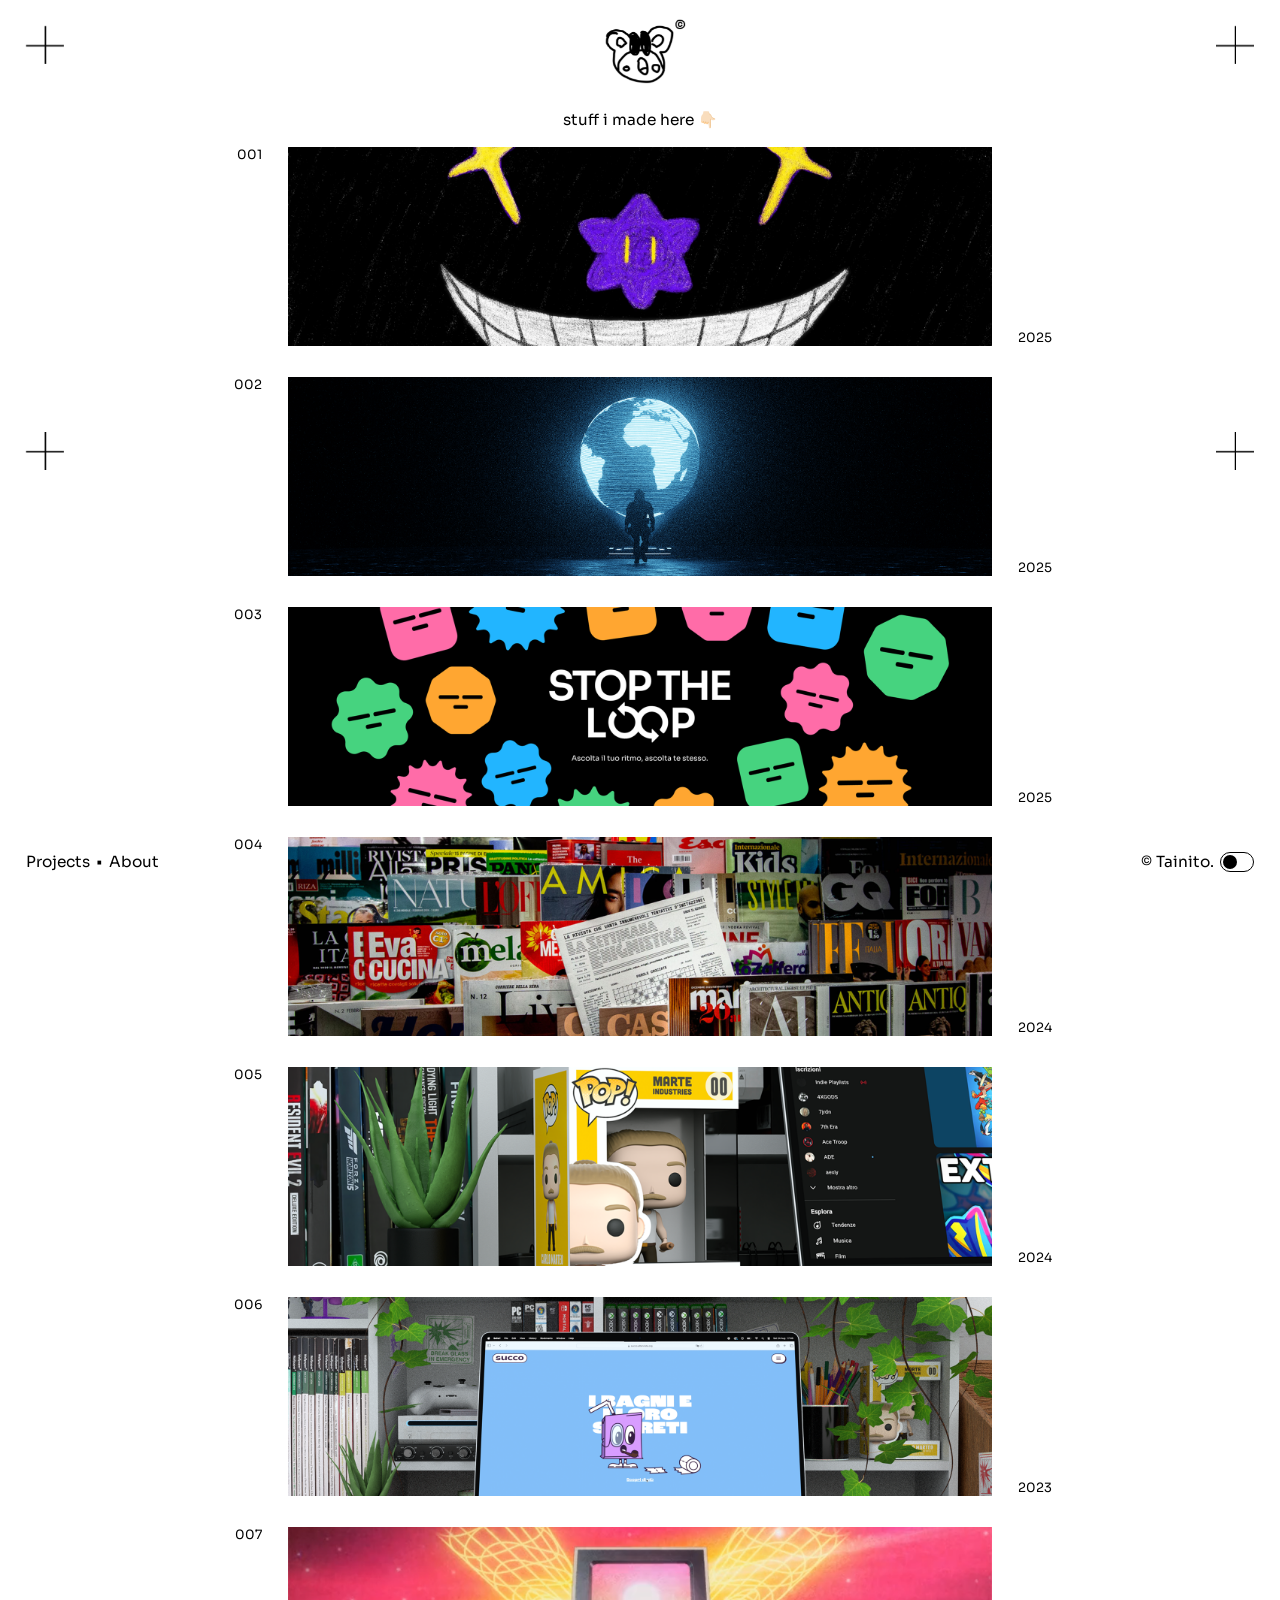
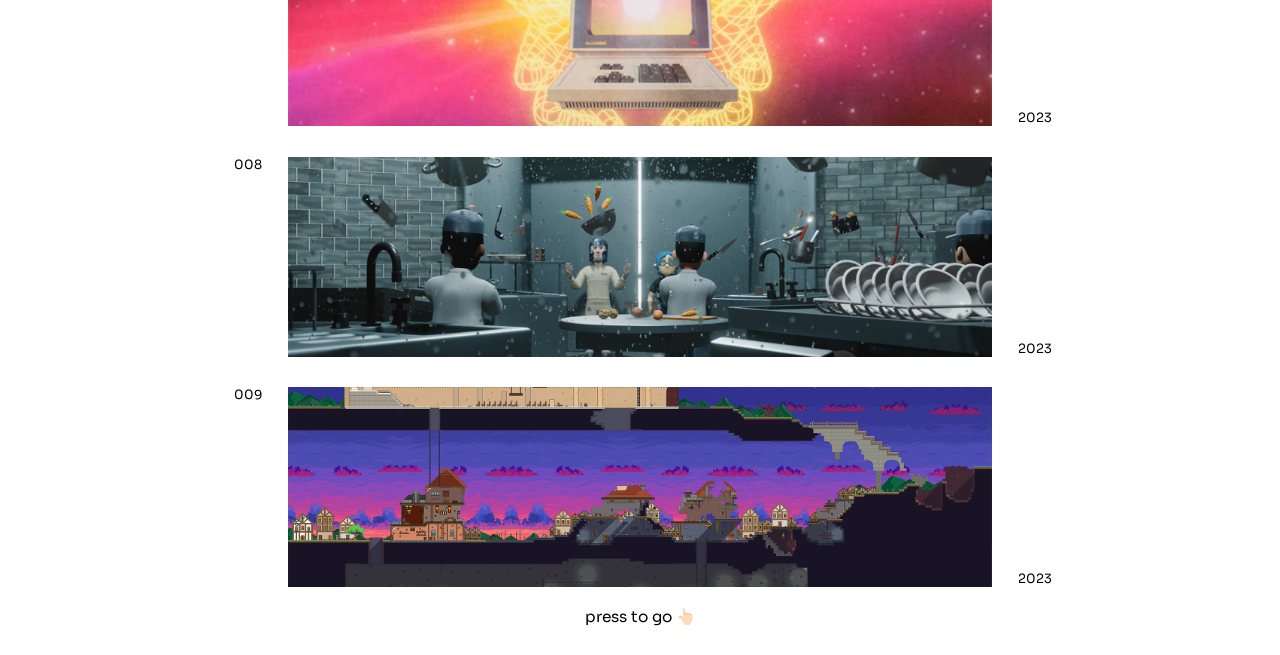
==== index.html @ 3417a720 "Update index.html" ====
<!DOCTYPE html>
<html>
<head>
    <script>
    const initialTheme = localStorage.getItem("theme");

    if(initialTheme){
        document.documentElement.className =
            initialTheme === "dark"
                ? "dark-mode"
                : "light-mode";
    }
    </script>
    <meta charset="UTF-8">
    <meta name="viewport" content="width=device-width, initial-scale=1.0">
    <meta
        name="theme-color"
        content="#ffffff"
        media="(prefers-color-scheme: light)"
    >
    <meta name="apple-mobile-web-app-status-bar-style" content="default">

    <title>Tainito - Portfolio</title>

    <link rel="icon" type="image/png" href="assets/tainito_favicon.png">

    <link rel="preconnect" href="https://fonts.googleapis.com">
    <link rel="preconnect" href="https://fonts.gstatic.com" crossorigin>
    <link href="https://fonts.googleapis.com/css2?family=Sora:wght@100..800&display=swap" rel="stylesheet">
</head>
<body id="top">
    <div>
        <img src="assets/cross.png" class="cross-element" id="cross-1">
        <img src="assets/cross.png" class="cross-element" id="cross-2">
        <img src="assets/cross.png" class="cross-element" id="cross-3">
        <img src="assets/cross.png" class="cross-element" id="cross-4">
    </div>
    <div id="header">
         <img class="logo" id="loghino" src="assets/tainito_logo.png">
    </div>
    <div id="mobile-menu">
        <a href="index.html">Projects</a>
        <a href="about.html">About</a>
        <div class="theme-toggle" id="theme-toggle-mobile">
            <div class="toggle-track">
                <div class="toggle-knob"></div>
            </div>
        </div>
    </div>
    <div class="col12" id="content">
        <div class="paragraph">
            <div id="sp-container"><a class="scheda-title">stuff i made here 👇🏻</a></div>
        </div>
        <div class="col12" id="gallery">
            <div class="project-row">
                <div class="side-text left-text">
                    <a>001</a>
                </div>
                <div class="image-container" data-url="succo.html">
                    <img class="galimg" src="assets/thumbs/ds_thumb.png">
                    <div class="overlay" data-url="https://tainito.altervista.org/worldwide/"><a>DARKST4R</a></div>
                </div>
                <div class="side-text right-text">
                    <a>2025</a>
                </div>
            </div>
            <div class="project-row">
                <div class="side-text left-text">
                    <a>002</a>
                </div>
                <div class="image-container" data-url="https://tainito.altervista.org/worldwide/">
                    <img class="galimg" src="assets/thumbs/ww_thumb.png">
                    <div class="overlay" data-url="https://tainito.altervista.org/worldwide/"><a>WORLDWIDE</a></div>
                </div>
                <div class="side-text right-text">
                    <a>2025</a>
                </div>
            </div>
            <div class="project-row">
                <div class="side-text left-text">
                    <a>003</a>
                </div>
                <div class="image-container" data-url="https://tainito.altervista.org/worldwide/">
                    <img class="galimg" src="assets/thumbs/syncro_thumb.png">
                    <div class="overlay" data-url="https://tainito.altervista.org/worldwide/"><a>STOP THE LOOP</a></div>
                </div>
                <div class="side-text right-text">
                    <a>2025</a>
                </div>
            </div>
            <div class="project-row">
                <div class="side-text left-text">
                    <a>004</a>
                </div>
                <div class="image-container" data-url="https://tainito.altervista.org/worldwide/">
                    <img class="galimg" src="assets/thumbs/sett_thumb.png">
                    <div class="overlay" data-url="https://tainito.altervista.org/worldwide/"><a>LA SETTIMANA ENIGMISTICA - ASCII</a></div>
                </div>
                <div class="side-text right-text">
                    <a>2024</a>
                </div>
            </div>
            <div class="project-row">
                <div class="side-text left-text">
                    <a>005</a>
                </div>
                <div class="image-container" data-url="https://tainito.altervista.org/worldwide/">
                    <img class="galimg" src="assets/thumbs/cm_thumb.png">
                    <div class="overlay" data-url="https://tainito.altervista.org/worldwide/"><a>CARLO MARTEO</a></div>
                </div>
                <div class="side-text right-text">
                    <a>2024</a>
                </div>
            </div>
            <div class="project-row">
                <div class="side-text left-text">
                    <a>006</a>
                </div>
                <div class="image-container" data-url="https://tainito.altervista.org/worldwide/">
                    <img class="galimg" src="assets/thumbs/succo_thumb.png">
                    <div class="overlay" data-url="https://tainito.altervista.org/worldwide/"><a>SUCCO</a></div>
                </div>
                <div class="side-text right-text">
                    <a>2023</a>
                </div>
            </div>
            <div class="project-row">
                <div class="side-text left-text">
                    <a>007</a>
                </div>
                <div class="image-container" data-url="https://tainito.altervista.org/worldwide/">
                    <img class="galimg" src="assets/thumbs/illumia_thumb.png">
                    <div class="overlay" data-url="https://tainito.altervista.org/worldwide/"><a>ILLUMIA</a></div>
                </div>
                <div class="side-text right-text">
                    <a>2023</a>
                </div>
            </div>
            <div class="project-row">
                <div class="side-text left-text">
                    <a>008</a>
                </div>
                <div class="image-container" data-url="https://tainito.altervista.org/worldwide/">
                    <img class="galimg" src="assets/thumbs/qk_thumb.png">
                    <div class="overlay" data-url="https://tainito.altervista.org/worldwide/"><a>QUICK KITCHEN</a></div>
                </div>
                <div class="side-text right-text">
                    <a>2023</a>
                </div>
            </div>
            <div class="project-row">
                <div class="side-text left-text">
                    <a>009</a>
                </div>
                <div class="image-container" data-url="https://tainito.altervista.org/worldwide/">
                    <img class="galimg" src="assets/thumbs/pp_thumb.png">
                    <div class="overlay" data-url="https://tainito.altervista.org/worldwide/"><a>THE PIED PIPER</a></div>
                </div>
                <div class="side-text right-text">
                    <a>2023</a>
                </div>
            </div>
        </div>
        <div class="col12" id="gallery-mobile">
            <div class="project-row">
                <div class="image-container" data-url="succo.html">
                    <img class="galimg" src="assets/thumbs_mobile/ds_thumb_mobile.png">
                </div>
                <div class="project-infos">
                    <a class="project-name">DARKST4R</a>
                    <a class="project-date">2025</a>
                </div>
            </div>
            <div class="project-row">
                <div class="image-container" data-url="https://tainito.altervista.org/worldwide/">
                    <img class="galimg" src="assets/thumbs_mobile/ww_thumb_mobile.png">
                </div>
                <div class="project-infos">
                    <a class="project-name">Worldwide</a>
                    <a class="project-date">2025</a>
                </div>
            </div>
            <div class="project-row">
                <div class="image-container" data-url="https://tainito.altervista.org/worldwide/">
                    <img class="galimg" src="assets/thumbs_mobile/syncro_thumb_mobile.png">
                </div>
                <div class="project-infos">
                    <a class="project-name">Stop The Loop</a>
                    <a class="project-date">2024</a>
                </div>
            </div>
            <div class="project-row">
                <div class="image-container" data-url="https://tainito.altervista.org/worldwide/">
                    <img class="galimg" src="assets/thumbs_mobile/sett_thumb_mobile.png">
                </div>
                <div class="project-infos">
                    <a class="project-name">La Settimana Enigmistica - ASCII</a>
                    <a class="project-date">2024</a>
                </div>
            </div>
            <div class="project-row">
                <div class="image-container" data-url="https://tainito.altervista.org/worldwide/">
                    <img class="galimg" src="assets/thumbs_mobile/cm_thumb_mobile.png">
                </div>
                <div class="project-infos">
                    <a class="project-name">Carlo Marteo</a>
                    <a class="project-date">2024</a>
                </div>
            </div>
            <div class="project-row">
                <div class="image-container" data-url="https://tainito.altervista.org/worldwide/">
                    <img class="galimg" src="assets/thumbs_mobile/succo_thumb_mobile.png">
                </div>
                <div class="project-infos">
                    <a class="project-name">Succo</a>
                    <a class="project-date">2023</a>
                </div>
            </div>
            <div class="project-row">
                <div class="image-container" data-url="https://tainito.altervista.org/worldwide/">
                    <img class="galimg" src="assets/thumbs_mobile/illumia_thumb_mobile.png">
                </div>
                <div class="project-infos">
                    <a class="project-name">Illumia</a>
                    <a class="project-date">2023</a>
                </div>
            </div>
            <div class="project-row">
                <div class="image-container" data-url="https://tainito.altervista.org/worldwide/">
                    <img class="galimg" src="assets/thumbs_mobile/qk_thumb_mobile.png">
                </div>
                <div class="project-infos">
                    <a class="project-name">Quick Kitchen</a>
                    <a class="project-date">2023</a>
                </div>
            </div>
            <div class="project-row">
                <div class="image-container" data-url="https://tainito.altervista.org/worldwide/">
                    <img class="galimg" src="assets/thumbs_mobile/pp_thumb_mobile.png">
                </div>
                <div class="project-infos">
                    <a class="project-name">The Pied Piper</a>
                    <a class="project-date">2022</a>
                </div>
            </div>
        </div>
        <div class="paragraph">
            <div id="sb-container">
                <a href="#top" class="scheda-title">press to go 👆🏻</a>
            </div>
        </div>
    </div>
    <div id="footer">
        <div class="column-navbar">
            <div class="nav-content">
                <a href="index.html" id="btn-info" class="tab-link active">Projects</a>
                <span id="sep-1" class="separator active"> • </span>
                <a href="about.html" id="btn-class" class="tab-link nav-inactive">About</a>
            </div>
        </div>
        <div class="column-navbar">
            <div class="nav-content">
                <a>© Tainito.</a>
                <div class="theme-toggle" id="theme-toggle">
                    <div class="toggle-track">
                        <div class="toggle-knob"></div>
                    </div>
                </div>
            </div>
        </div>
    </div>
</body>

<style>
    body{
        overflow-x: hidden;
        margin: 0;
        color: black;
    }

    body a{
        color: black;
    }

    html{
        scroll-behavior: smooth;
    }

    .cross-element{
        position: fixed;
        z-index: 1000;
        pointer-events: auto;
        cursor: pointer;
        width: 3vw;
        transition: transform 0.2s ease;
    }

    .cross-element:hover{
        animation:
            spinFast 0.4s ease-out,
            spinSlow 3s linear infinite 0.4s;
            transform: scale(1.2);
    }

    @keyframes spinFast{
        from{
            transform: rotate(0deg);
        }
        to{
            transform: rotate(360deg);
        }
    }

    @keyframes spinSlow{
        from{
            transform: rotate(360deg);
        }
        to{
            transform: rotate(720deg);
        }
    }

    #cross-1{
        top: 2vw;
        left: 2vw;
    }

    #cross-2{
        top: 2vw;
        right: 2vw;
    }

    #cross-3{
        top: 48vh;
        left: 2vw;
    }

    #cross-4{
        top: 48vh;
        right: 2vw;
    }

    #header{
        width: 100%;
        display: flex;
        justify-content: center;
        align-items: center;
        height: 8vw;
        position: fixed;
        top: 0;
        left: 0;
        z-index: 1000;
        pointer-events: none;
    }

    #sp-container{
        text-align: center;
        font-size: 1.2vw;
        padding-top: 0.6vw;
        padding-bottom: 0.4vw;
    }

    #sb-container{
        text-align: center;
        font-size: 1.2vw;
        padding-top: 0.6vw;
        padding-bottom: 2.3vw;
    }

    #sb-container a{
        text-decoration: none;
    }

    #sb-container a:hover{
        color: white;
        background: black;
    }

    .logo{
        height: 5vw;
        pointer-events: auto;
        background-color: transparent;
        cursor: pointer;
    }

    #footer{
        width: 96vw;
        display: flex;
        justify-content: space-between;
        align-items: center;
        height: 6vw;
        position: fixed;
        bottom: 0;
        left: 0;
        z-index: 1000;
        padding-left: 2vw;
        padding-right: 2vw;

        pointer-events: none;
    }

    #footer .nav-content,
    #footer .nav-content a{
        pointer-events: auto;
    }

    .nav-content {
        display: flex;
        justify-content: space-between;
        align-items: center;
        font-family: 'Sora', sans-serif;
        font-weight: 400;
        font-size: 1.2vw;
    }

    .nav-content a {
        text-decoration: none;
    }

    .tab-link {
        opacity: 1;
        transition: opacity 0.3s ease;
        cursor: pointer;
        text-decoration: none;
        display: inline-block;
    }

    .tab-link:hover {
        transition: 0.1s ease;
        color: white;
        background: black;
        opacity: 1;
        cursor: pointer;
    }

    .tab-link,
    .separator {
        opacity: 1;
        transition: opacity 0.3s ease;
        text-decoration: none;
        display: inline-block;
    }

    .separator.active {
        opacity: 1 !important;
    }

    .nav-content span {
        margin: 0 0.5vw;
    }

    .galimg {
        object-fit: cover;
        transition: filter 0.1s ease, opacity 0.1s ease;
        width: 100%;
    }
    
    .project-infos{
        display: none;
    }

    #content {
        display: flex;
        grid-gap: 1vw;
        width: 100%;
        padding-top: 8vw;
        flex-direction: column;
        align-items: center;

        font-family: 'Sora', sans-serif;
        font-weight: 400;
        font-size: 1.2vw;
    }

    #gallery {
        display: flex;
        grid-gap: 2.4vw;
        width: 100%;
        flex-direction: column;
        align-items: center;
    }

    #gallery-mobile {
        display: none;
        grid-gap: 2.4vw;
        width: 100%;
        flex-direction: column;
        align-items: center;
    }

    .project-row{
        width: 100%;
        display: flex;
        justify-content: center;
        align-items: center;
        gap: 2vw;
    }

    .side-text{
        width: 10vw;
        font-family: 'Sora', sans-serif;
        font-size: 1vw;
    }

    .left-text{
        text-align: right;
        display: flex;
        align-self: flex-start;
        justify-content: flex-end;
    }

    .right-text{
        text-align: left;
        display: flex;
        align-self: flex-end;
        justify-content: flex-start;
    }

    .image-container {
        position: relative;
        overflow: hidden;
        display: flex;
        cursor: pointer;
        width: 55%;
    }

    .overlay {
        position: absolute;
        top: 0;
        left: 0;
        width: 100%;
        height: 100%;
        display: flex;
        justify-content: center;
        align-items: center;
        background-color: rgba(0, 0, 0, 0.4);
        opacity: 0;
        transition: opacity 0.3s ease;
    }

    .overlay a {
        color: white;
        font-size: 1.2vw;
        font-weight: bold;
        text-align: center;
        transform: scale(0.8);
        opacity: 1;
        transition: transform 0.4s ease, opacity 0.4s ease;
    }

    .image-container:hover .galimg {
        filter: invert();
        opacity: 1;
    }

    .broccoli{
        position: fixed;
        z-index: 999;
        pointer-events: none;
        font-size: 3vw;
        user-select: none;   
    }

    html.dark-mode body{
        background:black;
        color:white;
    }

    html.dark-mode body a {
        color: white;
    }

    html.dark-mode .tab-link,
    html.dark-mode .separator,
    html.dark-mode .side-text,
    html.dark-mode .project-infos a,
    html.dark-mode #sb-container a {
        color: white;
    }

    html.dark-mode .tab-link:hover{
        color:black;
        background:white;
    }

    html.dark-mode #sb-container a:hover{
        color:black;
        background:white;
    }

    .theme-toggle{
        display:flex;
        align-items:center;
        gap:0.5vw;
        cursor:pointer;
        user-select:none;
    }

    .toggle-track{
        width:2.5vw;
        height:1.4vw;
        border:1.5px solid black;
        border-radius:100px;
        position:relative;
        transition:0.3s;
        display: flex;
        align-items: center;
        margin-left: 0.5vw;
    }

    .toggle-knob{
        position:absolute;
        left:0.15vw;
        width:1.1vw;
        height:1.1vw;
        background:black;
        border-radius:50%;
        transition:0.3s;
    }

    html.dark-mode .toggle-track{
        border-color:white;
    }

    html.dark-mode .toggle-knob{
        background:white;
        transform:translateX(1.05vw);
    }

    html.dark-mode .cross-element{
        filter: invert(1);
    }

    #mobile-menu{
        position: fixed;
        top: 0;
        left: 0;

        width: 100%;
        height: 100dvh;

        background: rgba(255,255,255,0.95);

        display: flex;
        flex-direction: column;
        justify-content: center;
        align-items: center;

        gap: 8vw;

        z-index: 999;

        opacity: 0;
        visibility: hidden;

        transition: 0.3s ease;
    }

    #mobile-menu a{
        font-family: 'Sora', sans-serif;
        font-size: 6vw;
        text-decoration: none;
        color: black;
    }

    #mobile-menu.open{
        opacity: 1;
        visibility: visible;
    }

    body.no-scroll{
        overflow: hidden;
    }

    html.dark-mode #mobile-menu{
        background: rgba(0,0,0,0.95);
    }

    html.dark-mode #mobile-menu a{
        color: white;
    }
    
    @media (max-width: 1024px){
        .cross-element{
            display: none;
        }

        #header{
            height: 20vw;
        }

        #sb-container{
            padding-bottom: 10vw;
        }

        #sb-container a:hover{
            color: black;
            background: white;
        }

        .logo{
            height: 12vw;
        }

        #content{
            padding-top: 24vw;
            grid-gap: 2.4vw
        }

        #gallery {
            display: none;
            grid-template-columns: repeat(1, 1fr);
            width: 100%;
            margin: 0vw;
            padding:0;
            gap:2.4vw;
        }

        #gallery-mobile {
            display: flex;
            grid-template-columns: repeat(1, 1fr);
            width: 100%;
            margin: 0vw;
            padding:0;
            gap:2.4vw;
        }

        .project-row{
            flex-direction: column;
            gap: 1.2vw;
        }
        
        .image-container{
            width: 75%;
        }

        .project-infos{
            display: flex;
            justify-content: space-between;
            align-items: center;
            width: 75%;
            margin-bottom:1.5vw;
            margin-top:1.5vw;
        }

        .project-name{
            text-align: left;
        }

        .project-date{
            text-align: right;
        }

        .project-infos a{
            font-size: 2.4vw;
        }

        .contenuto{
            width: 100%;
            padding: 4vw;
            gap:2.4vw;
            padding-top: 2vw;
        }

        .desc-title{
            font-size: 2.4vw;
        }

        .paragraph6{
            width: 95%;
            margin-bottom:2vw;
        }
        
        .paragraph6 a{
            font-size: 2.4vw;
        }
        
        .paragraph .title{
            font-size: 4vw;
        }
        
        .paragraph .scheda-title{
            font-size:3vw;
        }
        
        .paragraph .scheda-subtitle{
            font-size:4.2vw;
        }
        
        .credits{
            width:100%;
            margin-bottom:3.6vw;
            margin-top:3vw;
        }
        
        .credits a{
            font-size: 3.6vw;
        }
        
        .img-dual{
            grid-template-columns: repeat(1, 1fr);
            grid-gap: 3.6vw;
        }
        
        .elementor-column-gap-default>.elementor-column>.elementor-element-populated {
            padding: 0px;
        }

        #footer{
            display: none;
        }
    }
    
    @media (max-width: 600px){
        .cross-element{
            display: none;
        }

        #header{
            height: 32vw;
        }

        #sb-container{
            padding-bottom: 10vw;
            padding-bottom: 20vw;
        }

        #sb-container a:hover{
            color: black;
            background: white;
        }

        .logo{
            height: 20vw;
        }

        #content{
            padding-top: 32vw;
            grid-gap: 3.6vw
        }

        #gallery {
            display: none;
            grid-template-columns: repeat(1, 1fr);
            width: 100%;
            margin: 0vw;
            padding:0;
            gap:3.6vw;
        }

        #gallery-mobile {
            display: flex;
            grid-template-columns: repeat(1, 1fr);
            width: 100%;
            margin: 0vw;
            padding:0;
            gap:3.6vw;
        }

        .project-row{
            flex-direction: column;
        }
        
        .image-container{
            width: 95%;
        }

        .project-infos{
            display: flex;
            justify-content: space-between;
            align-items: center;
            width: 95%;
            margin-bottom:1.5vw;
            margin-top:1.5vw;
        }

        .project-name{
            text-align: left;
        }

        .project-date{
            text-align: right;
        }

        .project-infos a{
            font-size: 3.6vw;
        }

        .contenuto{
            width: 100%;
            padding: 4vw;
            gap:3.6vw;
            padding-top: 2vw;
        }

        .desc-title{
            font-size: 3.6vw;
        }

        .paragraph6{
            width: 95%;
            margin-bottom:2vw;
        }
        
        .paragraph6 a{
            font-size: 3.6vw;
        }
        
        .paragraph .title{
            font-size: 4vw;
        }
        
        .paragraph .scheda-title{
            font-size:6vw;
        }
        
        .paragraph .scheda-subtitle{
            font-size:4.2vw;
        }
        
        .credits{
            width:100%;
            margin-bottom:3.6vw;
            margin-top:3vw;
        }
        
        .credits a{
            font-size: 3.6vw;
        }
        
        .img-dual{
            grid-template-columns: repeat(1, 1fr);
            grid-gap: 3.6vw;
        }
        
        .elementor-column-gap-default>.elementor-column>.elementor-element-populated {
            padding: 0px;
        }

        #footer{
            display: none;
        }

        .nav-content span {
            margin: 0 2vw;
        }

        .broccoli{
            font-size: 8vw;
        }

        .toggle-track {
            width: 10vw;
            height: 5.6vw;
            border: 2px solid black;
            margin-left: 0.5vw;
        }

        .toggle-knob {
            left: 0.65vw;
            width: 4.4vw;
            height: 4.4vw;
        }

        html.dark-mode .toggle-knob {
            transform: translateX(4.05vw);
        }
    }
</style>

<script>
    document.querySelectorAll('.image-container').forEach(container => {
        container.addEventListener('click', function() {
            const url = this.dataset.url;
            if (url) window.location.href = url;
        });
    });

    if ('scrollRestoration' in history) {
        history.scrollRestoration = 'manual';
    }

    window.addEventListener('load', () => {
        window.scrollTo(0, 0);
    });

    const themeToggle = document.getElementById("theme-toggle");
    const themeToggleMobile = document.getElementById("theme-toggle-mobile");
    const html = document.documentElement;
    const loghino = document.getElementById("loghino");
    const mobileMenu = document.getElementById("mobile-menu");

    // SOLUZIONE 1: Rigenerazione forzata dei meta tag per costringere il browser mobile ad aggiornarsi
    function applyTheme(isDark) {
        html.classList.toggle("dark-mode", isDark);
        html.classList.toggle("light-mode", !isDark);

        // 1. Elimina i vecchi meta tag se esistono
        document.querySelectorAll('meta[name="theme-color"]').forEach(el => el.remove());
        document.querySelectorAll('meta[name="apple-mobile-web-app-status-bar-style"]').forEach(el => el.remove());

        // 2. Crea i nuovi meta tag aggiornati
        const newThemeColor = document.createElement("meta");
        newThemeColor.name = "theme-color";
        newThemeColor.content = isDark ? "#000000" : "#ffffff";

        const newStatusBarStyle = document.createElement("meta");
        newStatusBarStyle.name = "apple-mobile-web-app-status-bar-style";
        newStatusBarStyle.content = isDark ? "black" : "default";

        // 3. Iniettali nuovamente nell'head
        document.head.appendChild(newThemeColor);
        document.head.appendChild(newStatusBarStyle);

        localStorage.setItem("theme", isDark ? "dark" : "light");
    }

    // Caricamento iniziale
    const savedTheme = localStorage.getItem("theme");
    if (savedTheme) {
        applyTheme(savedTheme === "dark");
    } else {
        const prefersDark = window.matchMedia("(prefers-color-scheme: dark)").matches;
        applyTheme(prefersDark);
    }

    if (localStorage.getItem("menuOpen") === "true") {
        mobileMenu.classList.add("open");
        document.body.classList.add("no-scroll");
        localStorage.removeItem("menuOpen");
    }

    // Aggiorna il tema se cambia quello del sistema operativo
    window.matchMedia("(prefers-color-scheme: dark)").addEventListener("change", (e) => {
        if (!localStorage.getItem("theme")) {
            applyTheme(e.matches);
        }
    });

    // Toggle del tema (OTTIMIZZATO: rimosso location.reload!)
    function toggleTheme() {
        const isDark = !html.classList.contains("dark-mode");
        applyTheme(isDark);
        
        // Non serve più ricaricare la pagina. L'iniezione dei meta tag 
        // descritta sopra basta a svegliare la barra del browser mobile.
    }

    themeToggle?.addEventListener("click", toggleTheme);
    themeToggleMobile?.addEventListener("click", toggleTheme);

    // Gestione easter egg dei cross-elements
    const crosses = document.querySelectorAll(".cross-element");
    let activeFilter = null;
    const filters = {
        "cross-1": "grayscale(1) contrast(1) brightness(0.8) sepia(1) saturate(8) hue-rotate(-40deg)",
        "cross-2": "grayscale(1) contrast(1) brightness(0.8) sepia(1) saturate(8) hue-rotate(160deg)",
        "cross-3": "grayscale(1) contrast(1) brightness(0.8) sepia(1) saturate(10) hue-rotate(280deg)",
        "cross-4": "grayscale(1) contrast(1) brightness(0.8) sepia(1) saturate(8) hue-rotate(240deg)"
    };

    crosses.forEach(cross => {
        cross.addEventListener("click", () => {
            if (!document.querySelector(".broccoli")) {
                alert("Press the logo to unlock this function");
                return;
            }

            const clickedFilter = filters[cross.id];

            if (activeFilter === clickedFilter) {
                activeFilter = null;
                document.querySelectorAll(".broccoli").forEach(broccoli => {
                    broccoli.style.filter = "none";
                });
                return;
            }

            activeFilter = clickedFilter;
            document.querySelectorAll(".broccoli").forEach(broccoli => {
                broccoli.style.filter = activeFilter;
            });
        });
    });

    // Click sul logo (Menu mobile o Broccoli desktop)
    loghino.addEventListener("click", () => {
        if (window.matchMedia("(max-width: 600px)").matches){
            mobileMenu.classList.toggle("open");
            document.body.classList.toggle("no-scroll");
            return;
        }

        const broccoli = document.createElement("div");
        broccoli.className = "broccoli";
        broccoli.textContent = "🥦";
        broccoli.style.left = Math.random() * window.innerWidth + "px";
        broccoli.style.top = Math.random() * window.innerHeight + "px";
        broccoli.style.transform = `rotate(${Math.random()*360}deg)`;

        if(activeFilter){
            broccoli.style.filter = activeFilter;
        }

        document.body.appendChild(broccoli);
    });

    document.querySelectorAll("#mobile-menu a").forEach(link => {
        link.addEventListener("click", () => {
            mobileMenu.classList.remove("open");
            document.body.classList.remove("no-scroll");
        });
    });
</script>
</html>
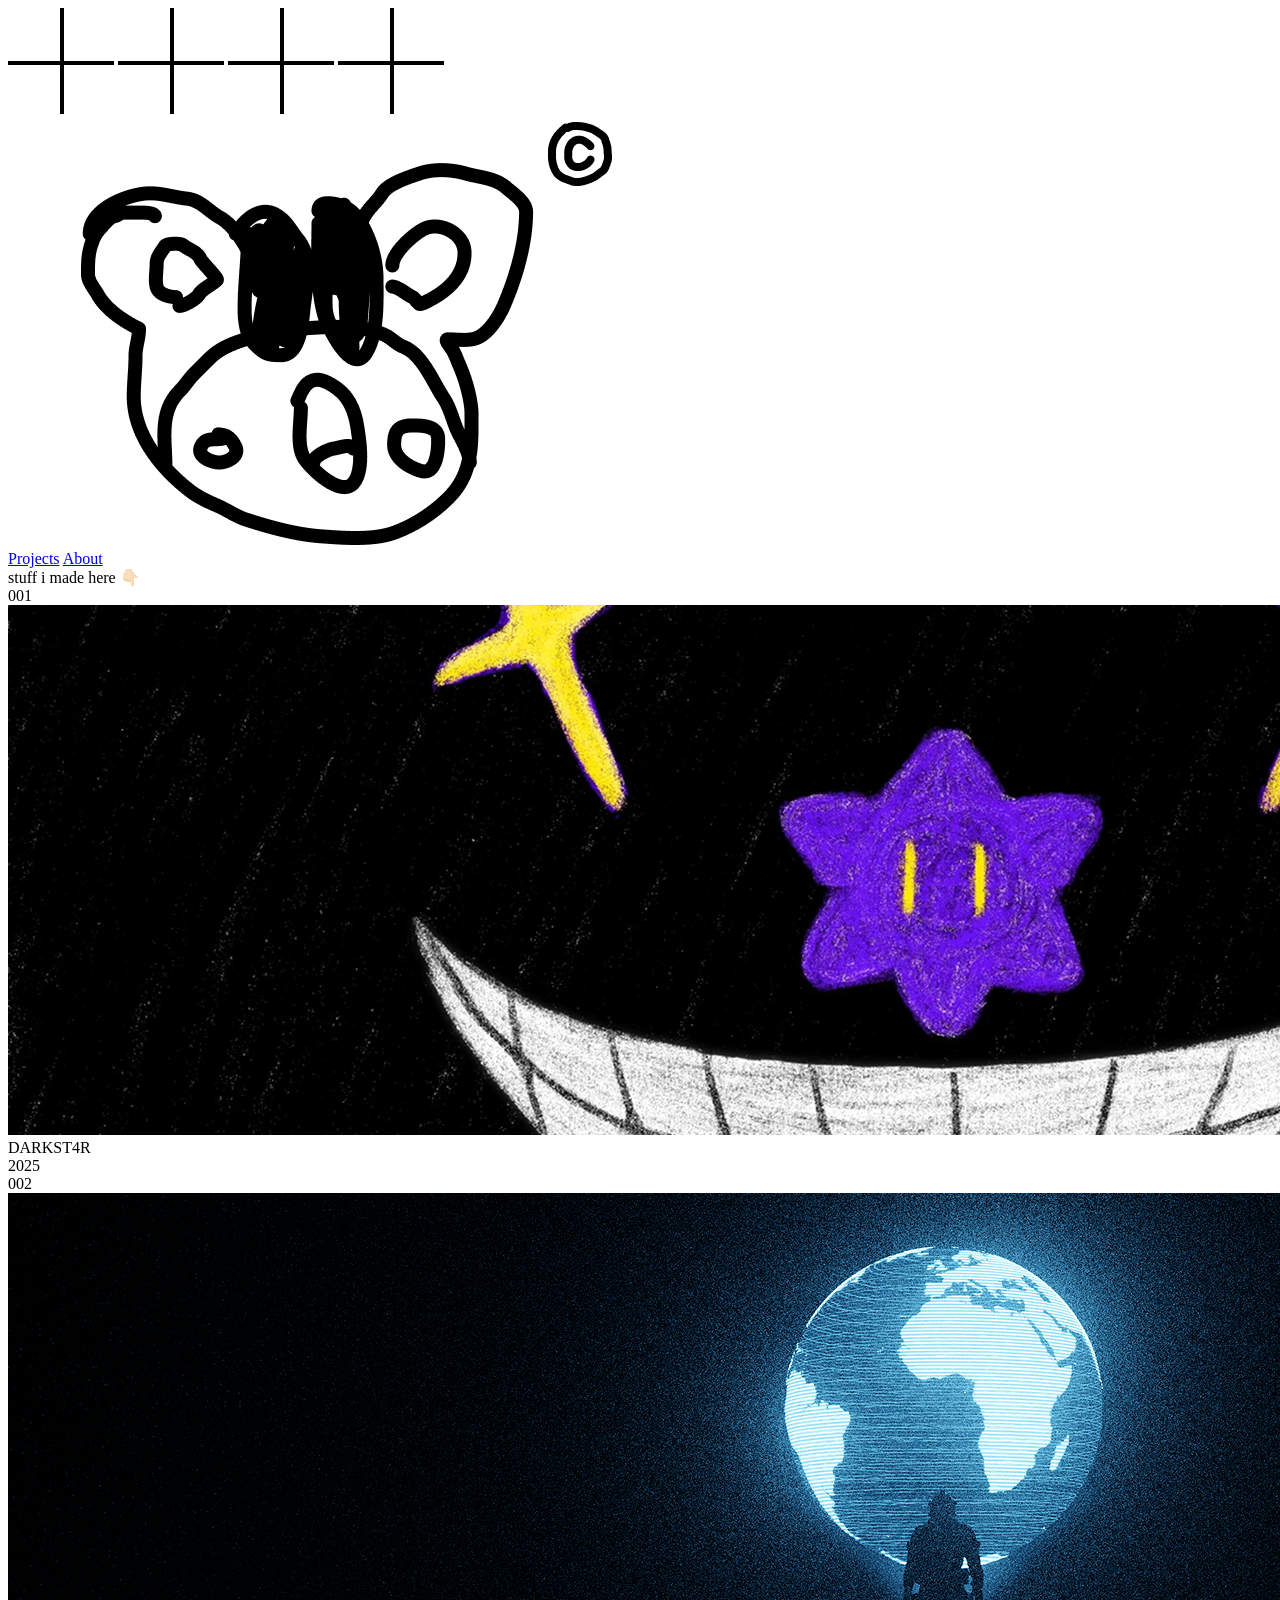
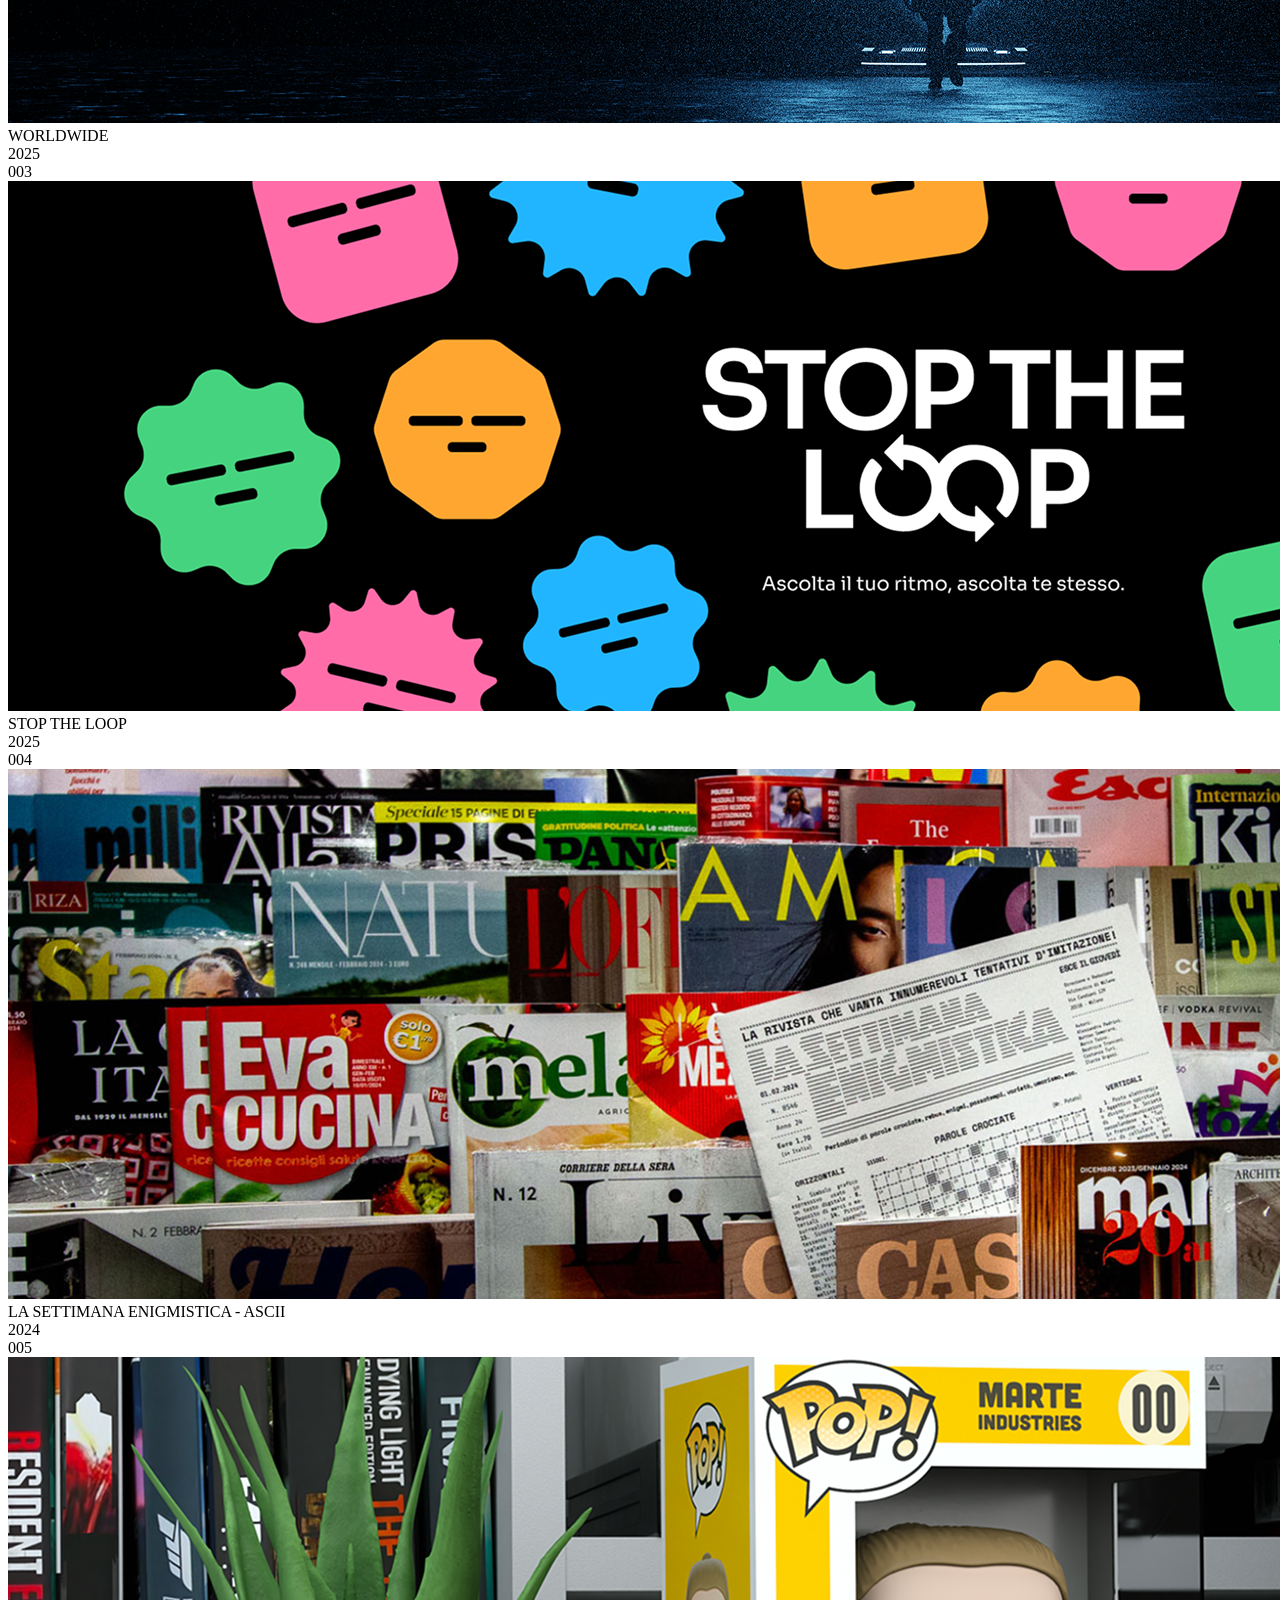
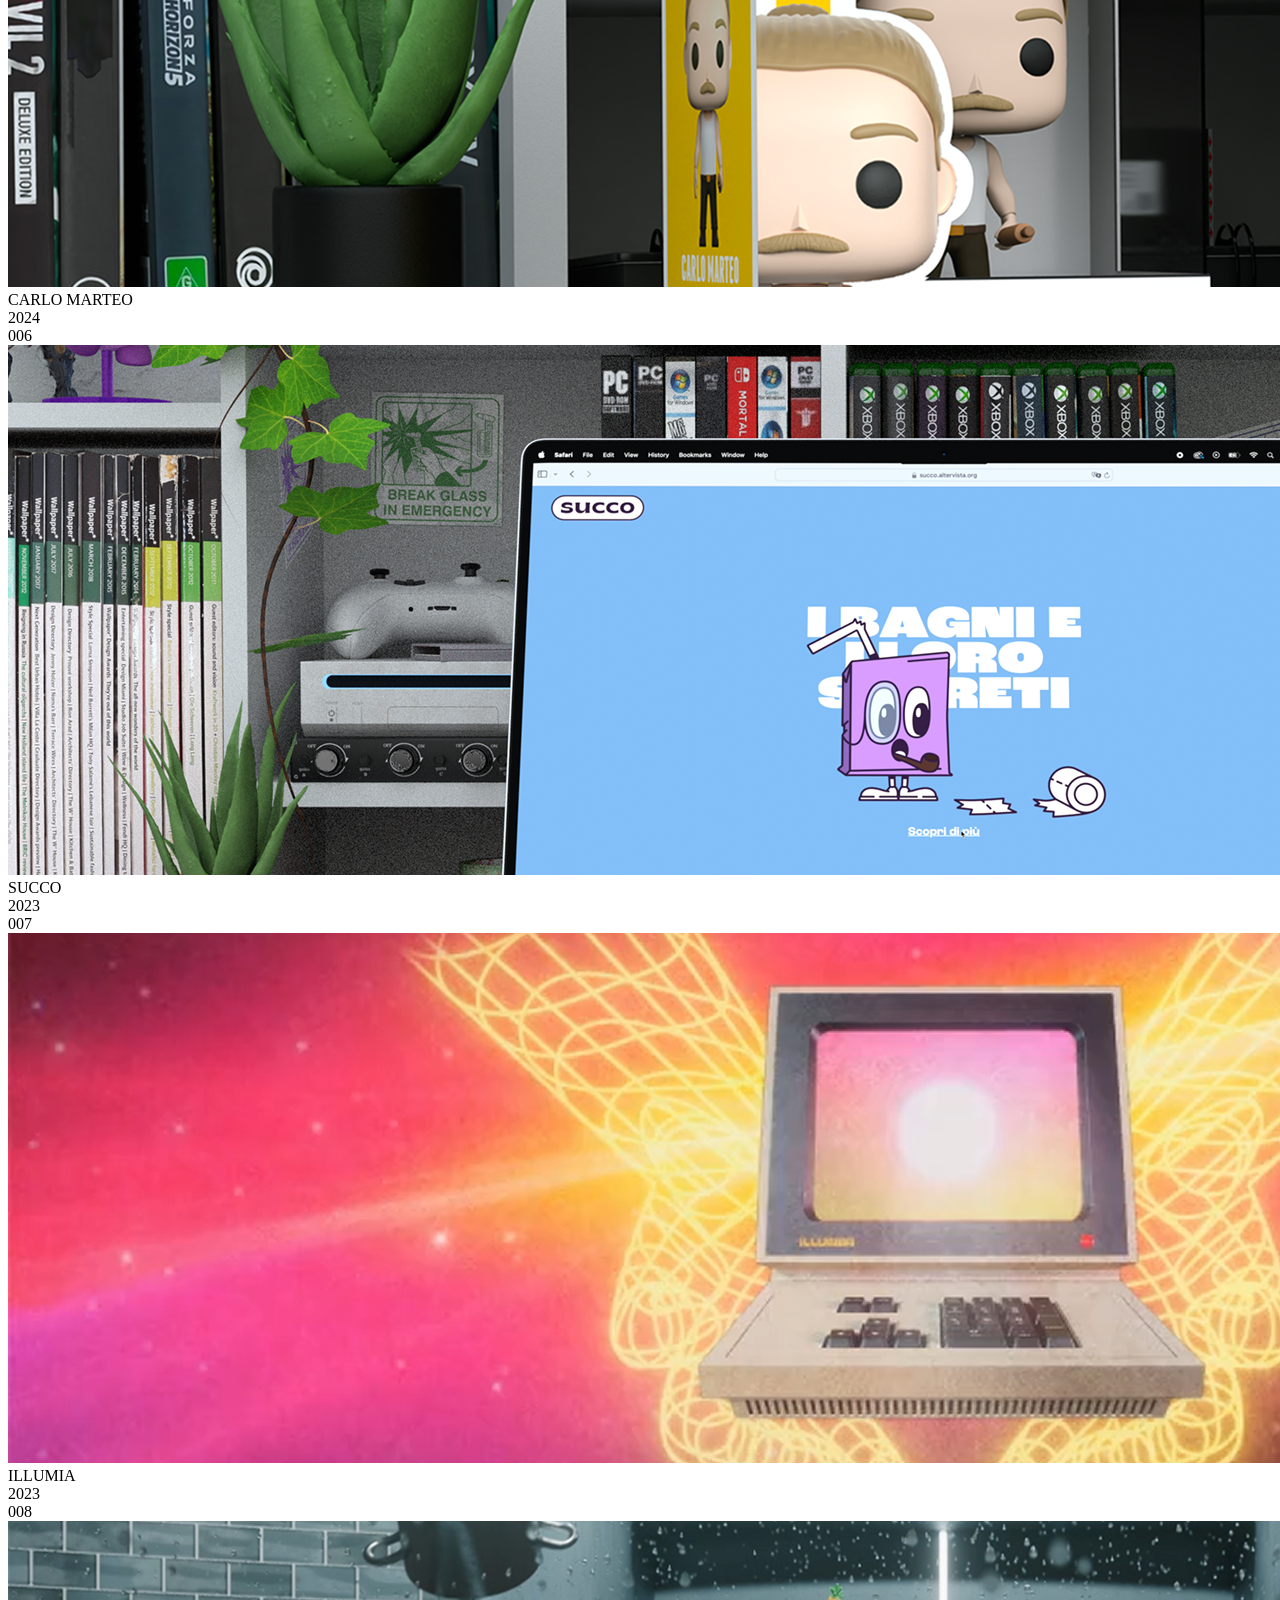
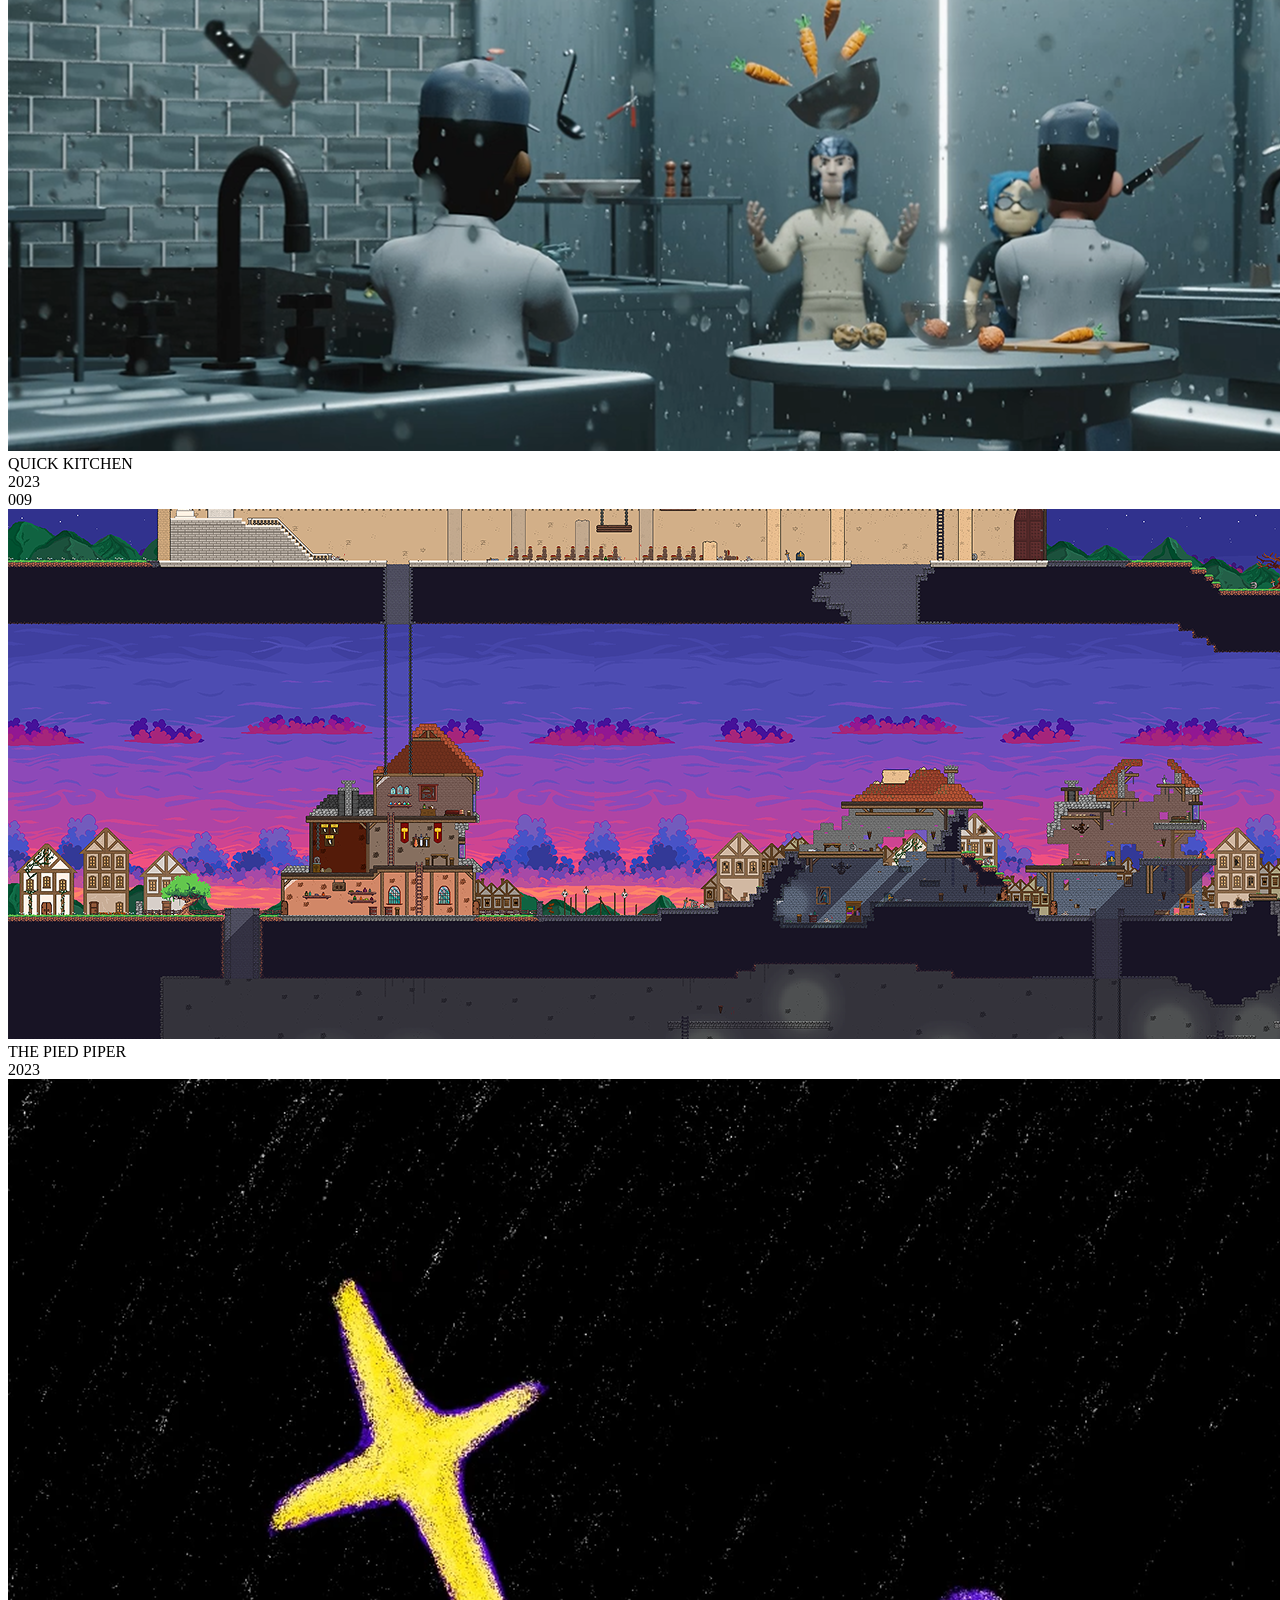
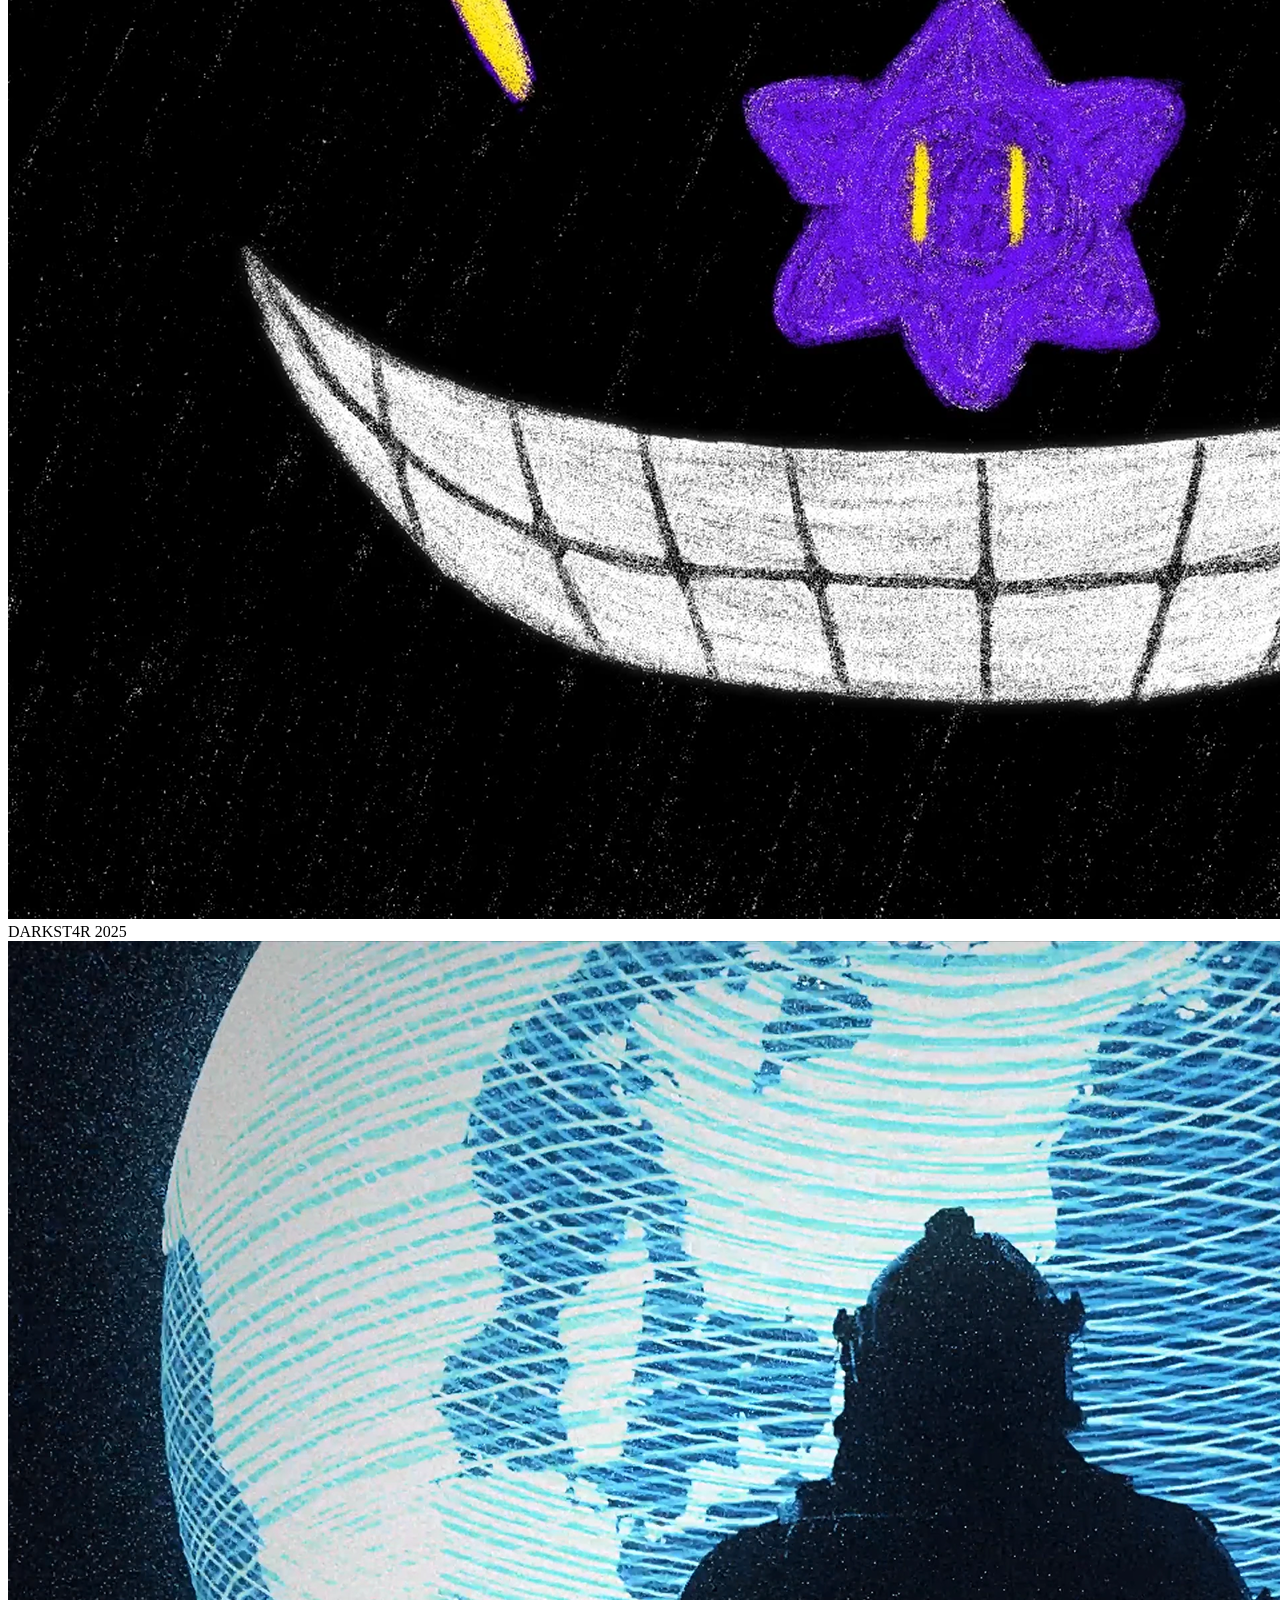
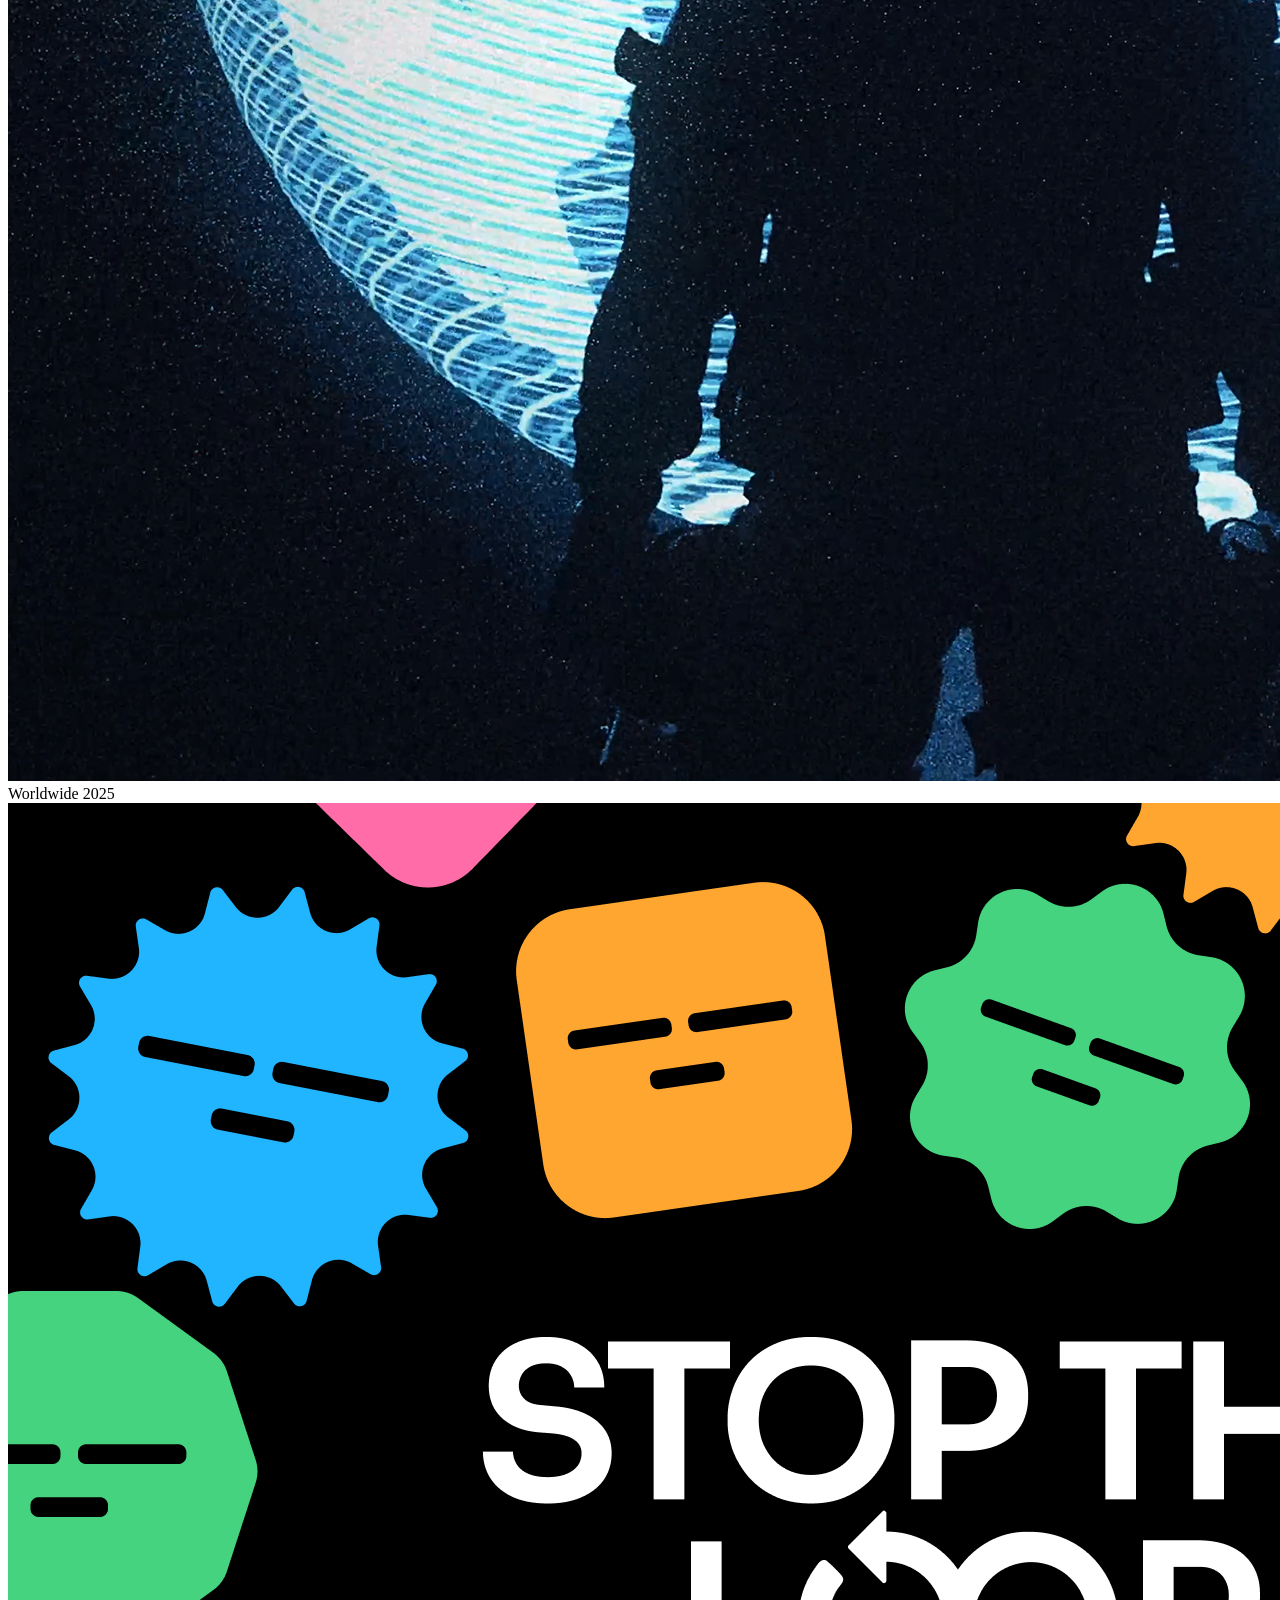
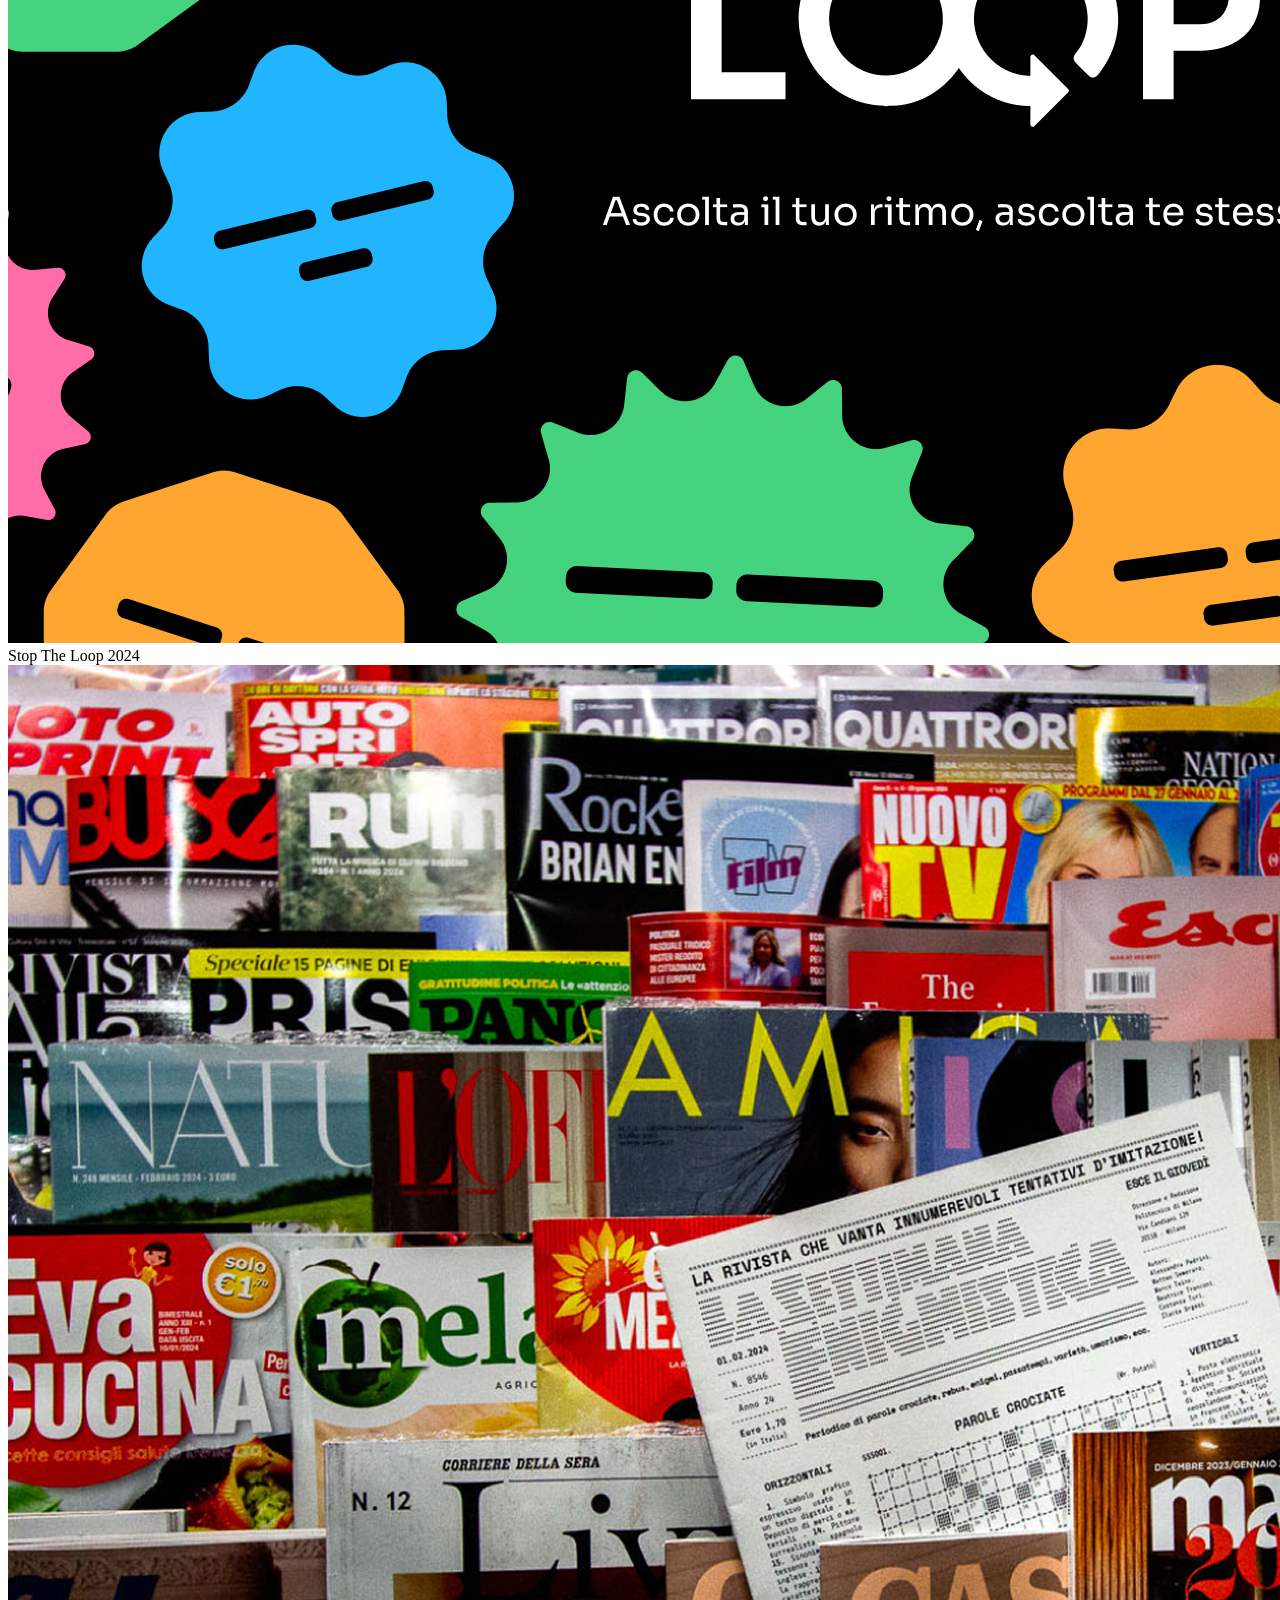
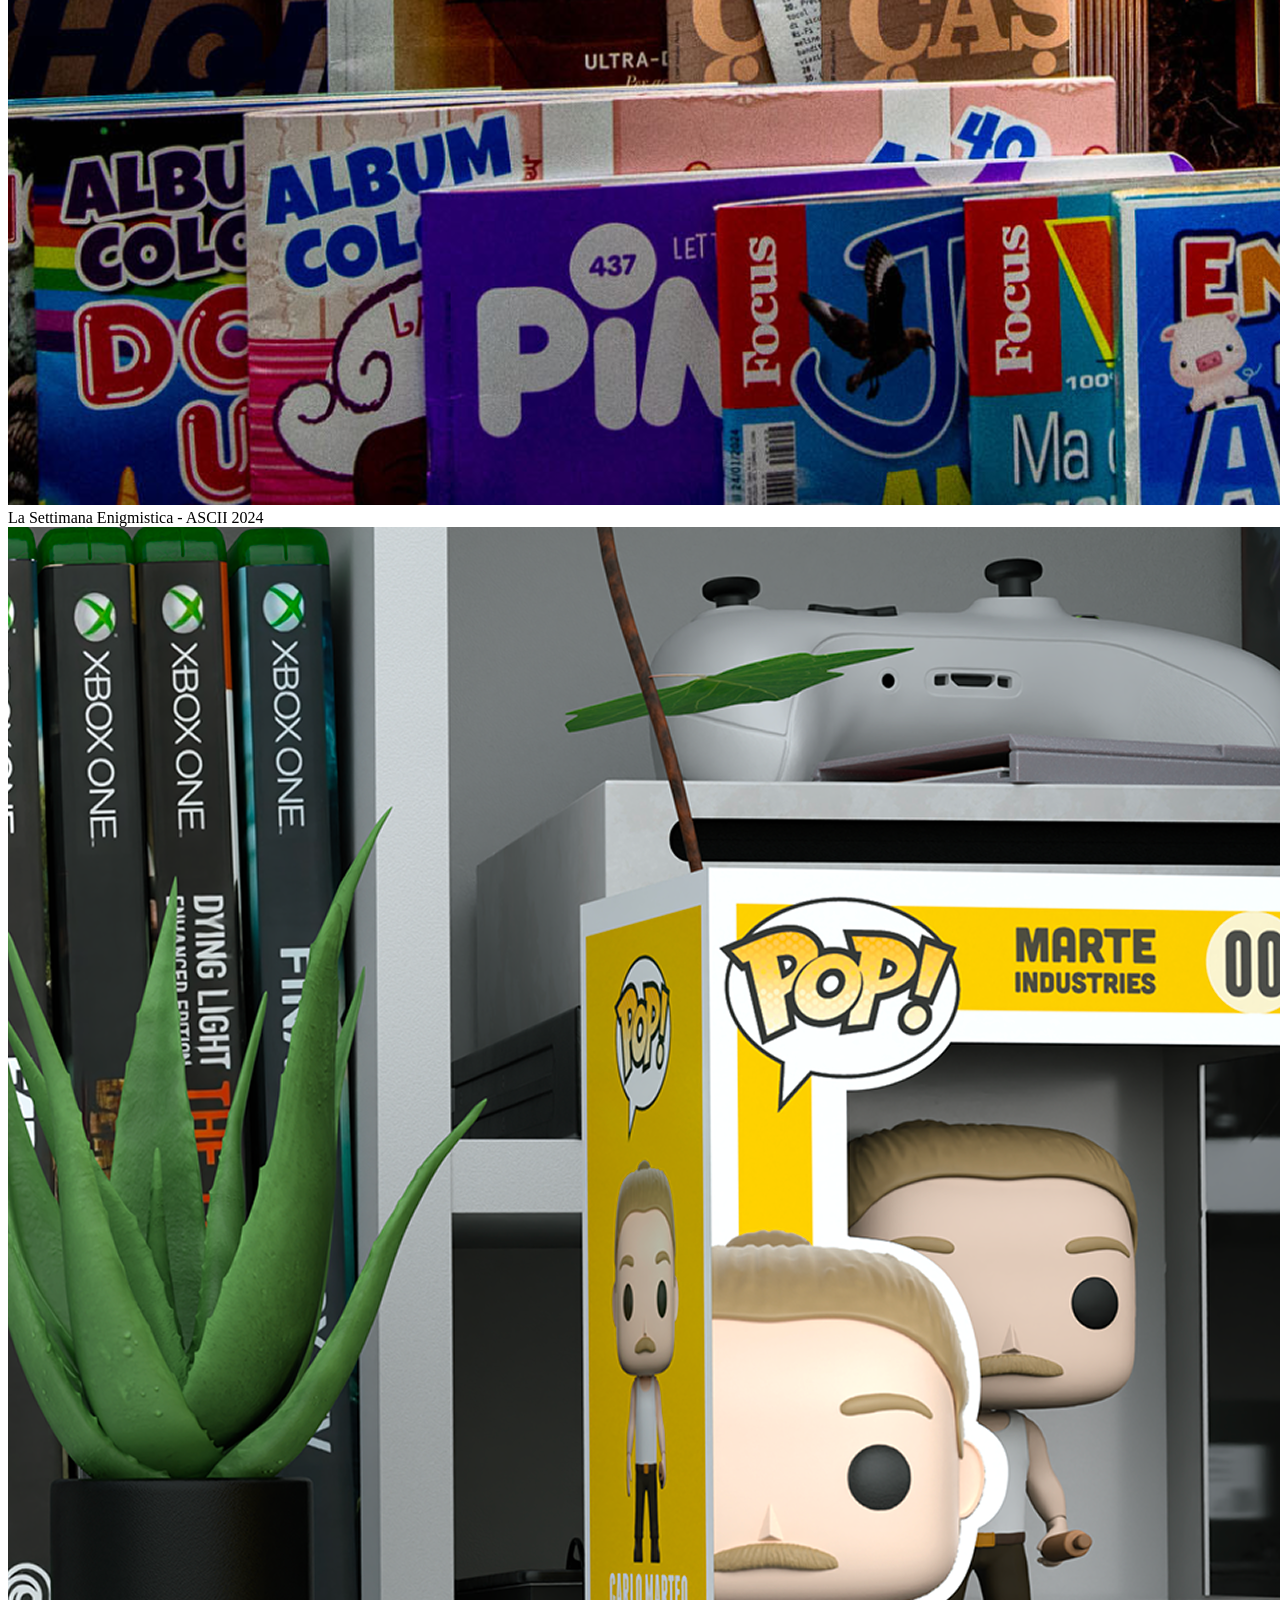
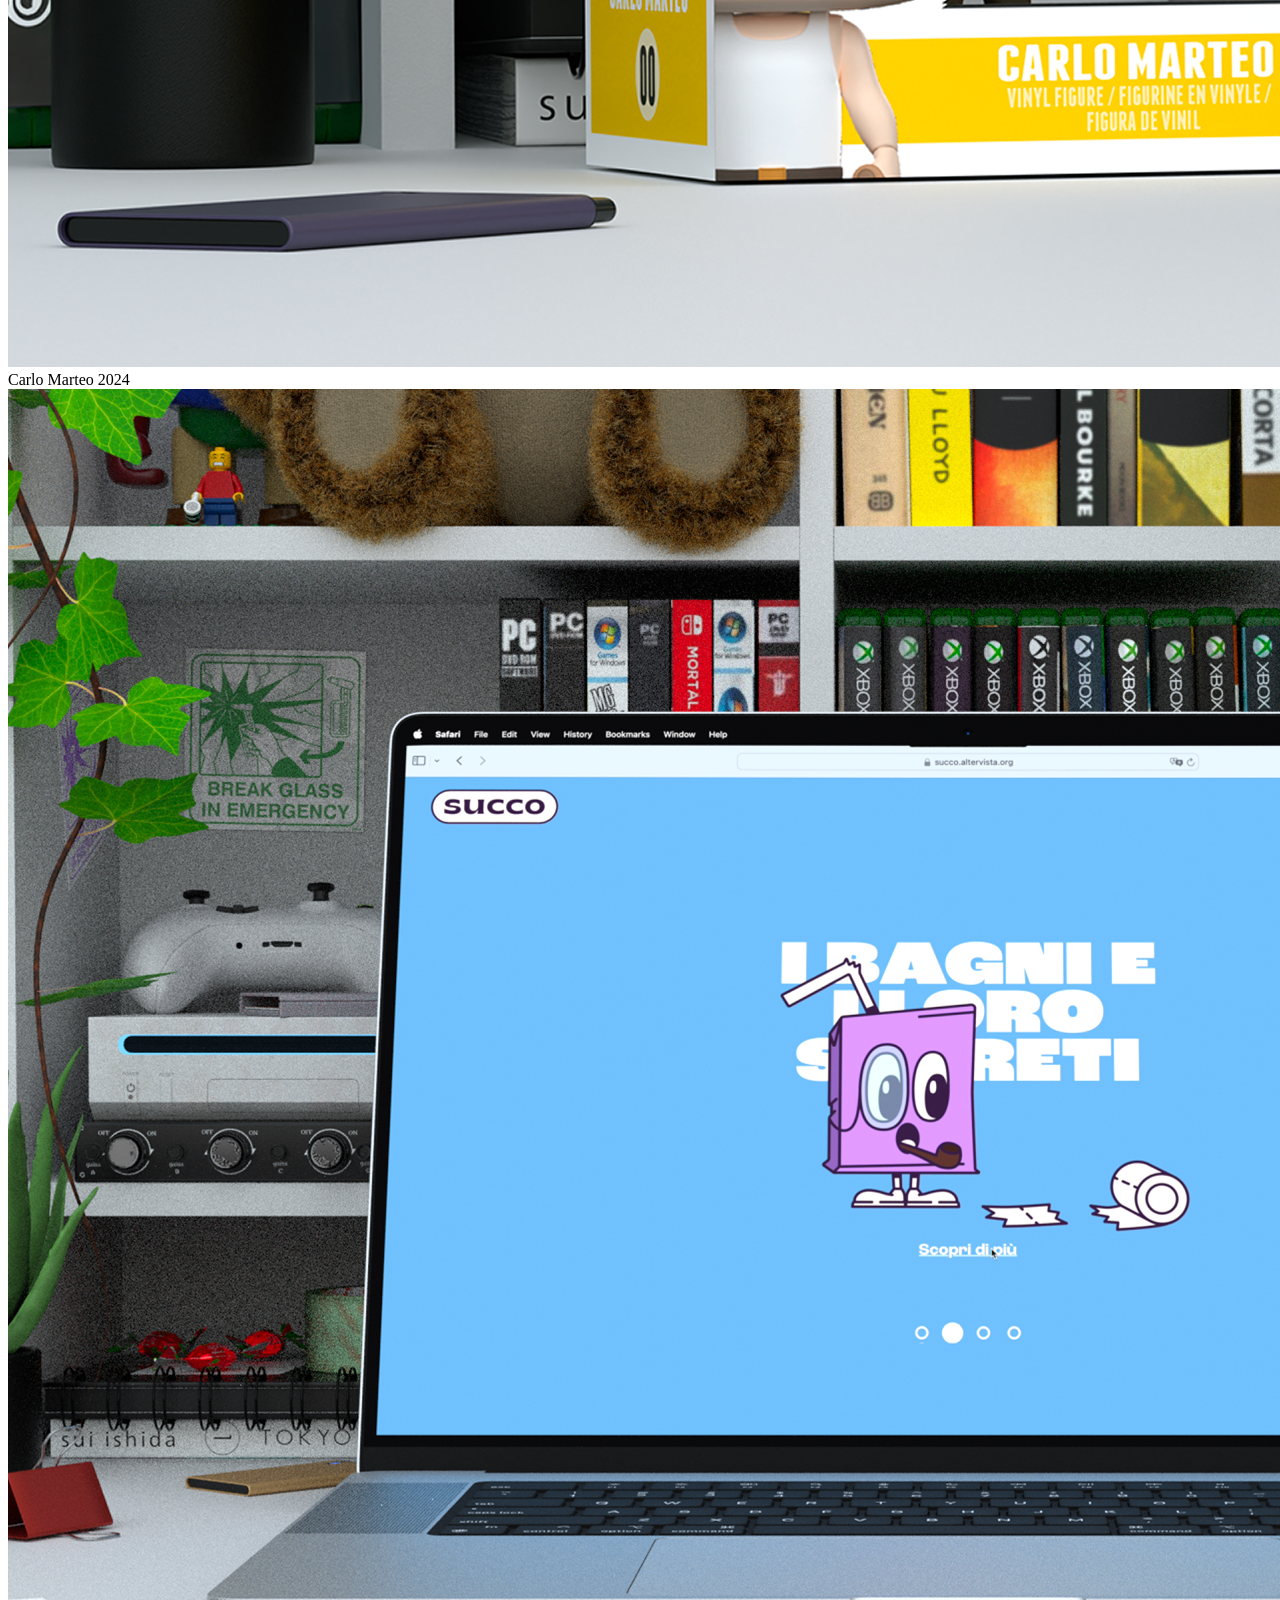
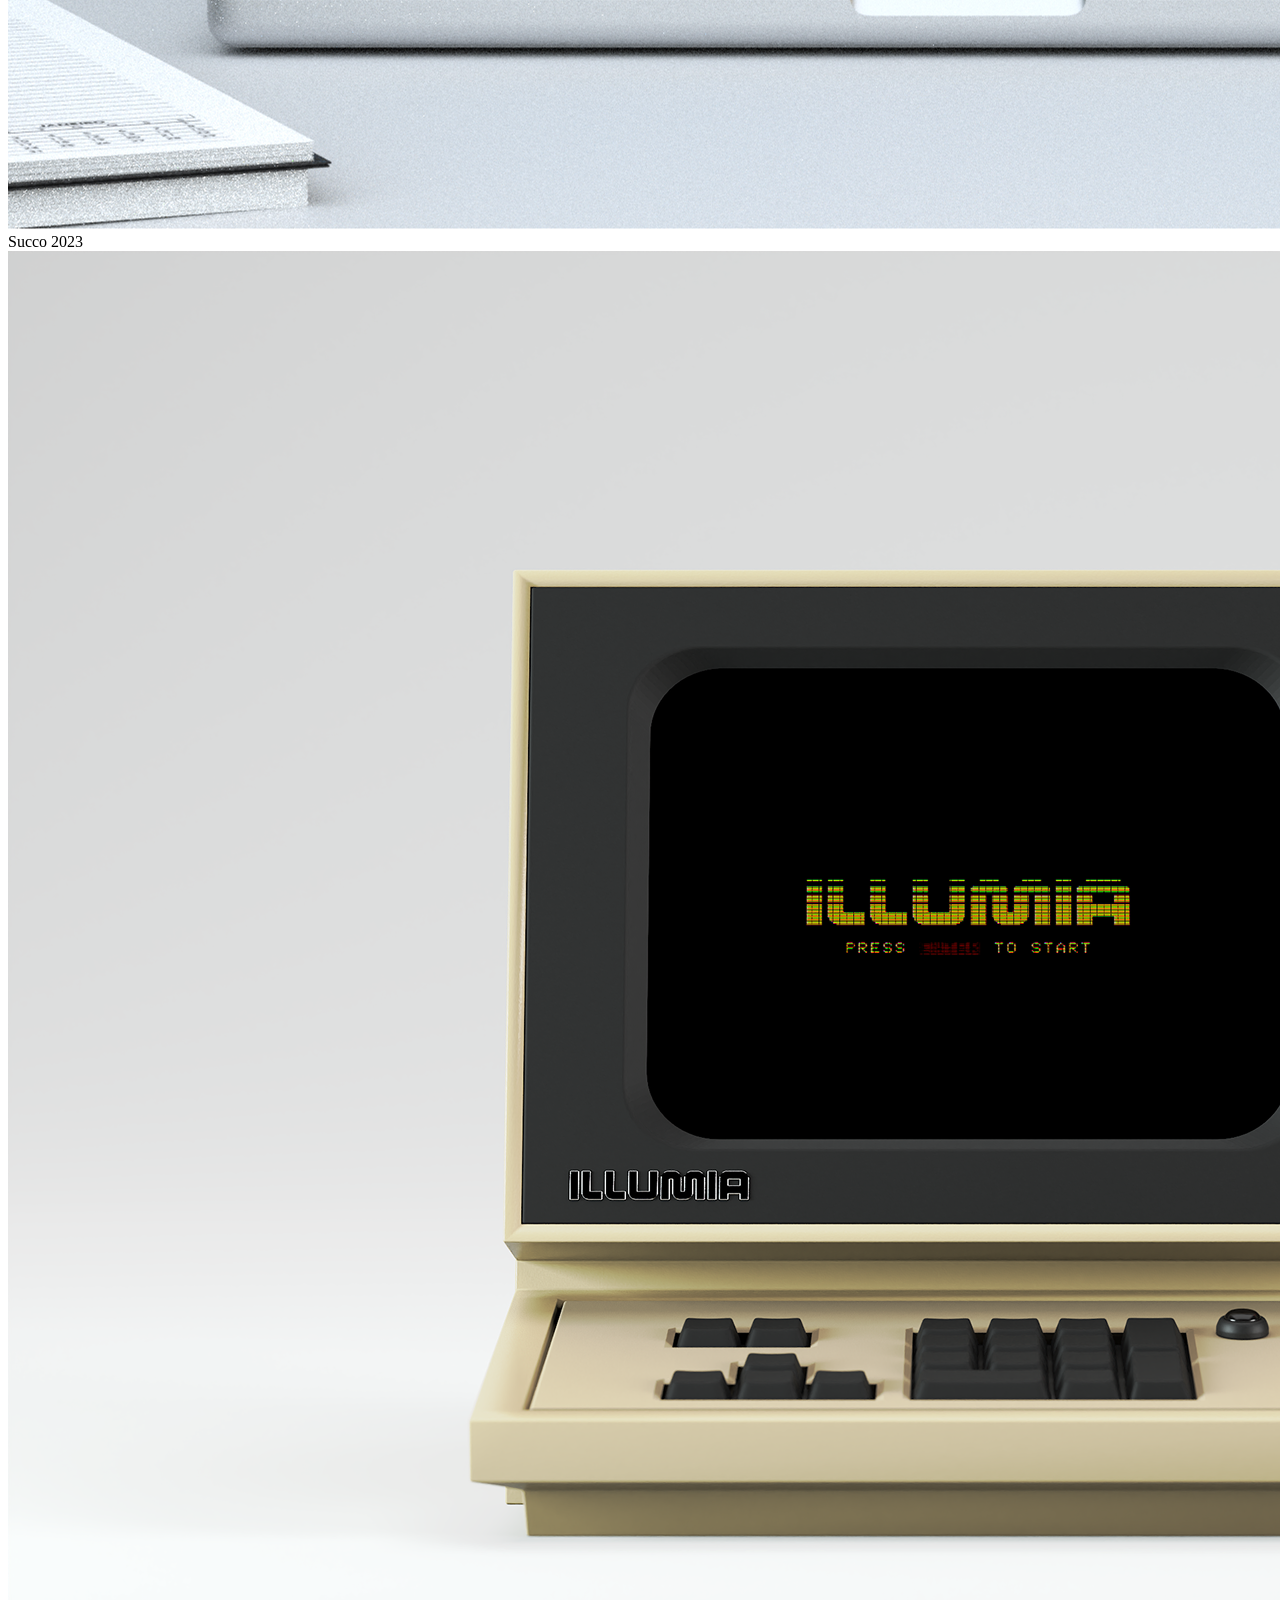
==== commit d92c5136: "Update index.html" ====
--- a/index.html
+++ b/index.html
@@ -23,7 +23,7 @@
     <title>Tainito - Portfolio</title>
 
     <link rel="icon" type="image/png" href="assets/tainito_favicon.png">
-
+    <link rel="stylesheet" href="style.css">
     <link rel="preconnect" href="https://fonts.googleapis.com">
     <link rel="preconnect" href="https://fonts.gstatic.com" crossorigin>
     <link href="https://fonts.googleapis.com/css2?family=Sora:wght@100..800&display=swap" rel="stylesheet">
@@ -271,703 +271,6 @@
     </div>
 </body>
 
-<style>
-    body{
-        overflow-x: hidden;
-        margin: 0;
-        color: black;
-    }
-
-    body a{
-        color: black;
-    }
-
-    html{
-        scroll-behavior: smooth;
-    }
-
-    .cross-element{
-        position: fixed;
-        z-index: 1000;
-        pointer-events: auto;
-        cursor: pointer;
-        width: 3vw;
-        transition: transform 0.2s ease;
-    }
-
-    .cross-element:hover{
-        animation:
-            spinFast 0.4s ease-out,
-            spinSlow 3s linear infinite 0.4s;
-            transform: scale(1.2);
-    }
-
-    @keyframes spinFast{
-        from{
-            transform: rotate(0deg);
-        }
-        to{
-            transform: rotate(360deg);
-        }
-    }
-
-    @keyframes spinSlow{
-        from{
-            transform: rotate(360deg);
-        }
-        to{
-            transform: rotate(720deg);
-        }
-    }
-
-    #cross-1{
-        top: 2vw;
-        left: 2vw;
-    }
-
-    #cross-2{
-        top: 2vw;
-        right: 2vw;
-    }
-
-    #cross-3{
-        top: 48vh;
-        left: 2vw;
-    }
-
-    #cross-4{
-        top: 48vh;
-        right: 2vw;
-    }
-
-    #header{
-        width: 100%;
-        display: flex;
-        justify-content: center;
-        align-items: center;
-        height: 8vw;
-        position: fixed;
-        top: 0;
-        left: 0;
-        z-index: 1000;
-        pointer-events: none;
-    }
-
-    #sp-container{
-        text-align: center;
-        font-size: 1.2vw;
-        padding-top: 0.6vw;
-        padding-bottom: 0.4vw;
-    }
-
-    #sb-container{
-        text-align: center;
-        font-size: 1.2vw;
-        padding-top: 0.6vw;
-        padding-bottom: 2.3vw;
-    }
-
-    #sb-container a{
-        text-decoration: none;
-    }
-
-    #sb-container a:hover{
-        color: white;
-        background: black;
-    }
-
-    .logo{
-        height: 5vw;
-        pointer-events: auto;
-        background-color: transparent;
-        cursor: pointer;
-    }
-
-    #footer{
-        width: 96vw;
-        display: flex;
-        justify-content: space-between;
-        align-items: center;
-        height: 6vw;
-        position: fixed;
-        bottom: 0;
-        left: 0;
-        z-index: 1000;
-        padding-left: 2vw;
-        padding-right: 2vw;
-
-        pointer-events: none;
-    }
-
-    #footer .nav-content,
-    #footer .nav-content a{
-        pointer-events: auto;
-    }
-
-    .nav-content {
-        display: flex;
-        justify-content: space-between;
-        align-items: center;
-        font-family: 'Sora', sans-serif;
-        font-weight: 400;
-        font-size: 1.2vw;
-    }
-
-    .nav-content a {
-        text-decoration: none;
-    }
-
-    .tab-link {
-        opacity: 1;
-        transition: opacity 0.3s ease;
-        cursor: pointer;
-        text-decoration: none;
-        display: inline-block;
-    }
-
-    .tab-link:hover {
-        transition: 0.1s ease;
-        color: white;
-        background: black;
-        opacity: 1;
-        cursor: pointer;
-    }
-
-    .tab-link,
-    .separator {
-        opacity: 1;
-        transition: opacity 0.3s ease;
-        text-decoration: none;
-        display: inline-block;
-    }
-
-    .separator.active {
-        opacity: 1 !important;
-    }
-
-    .nav-content span {
-        margin: 0 0.5vw;
-    }
-
-    .galimg {
-        object-fit: cover;
-        transition: filter 0.1s ease, opacity 0.1s ease;
-        width: 100%;
-    }
-    
-    .project-infos{
-        display: none;
-    }
-
-    #content {
-        display: flex;
-        grid-gap: 1vw;
-        width: 100%;
-        padding-top: 8vw;
-        flex-direction: column;
-        align-items: center;
-
-        font-family: 'Sora', sans-serif;
-        font-weight: 400;
-        font-size: 1.2vw;
-    }
-
-    #gallery {
-        display: flex;
-        grid-gap: 2.4vw;
-        width: 100%;
-        flex-direction: column;
-        align-items: center;
-    }
-
-    #gallery-mobile {
-        display: none;
-        grid-gap: 2.4vw;
-        width: 100%;
-        flex-direction: column;
-        align-items: center;
-    }
-
-    .project-row{
-        width: 100%;
-        display: flex;
-        justify-content: center;
-        align-items: center;
-        gap: 2vw;
-    }
-
-    .side-text{
-        width: 10vw;
-        font-family: 'Sora', sans-serif;
-        font-size: 1vw;
-    }
-
-    .left-text{
-        text-align: right;
-        display: flex;
-        align-self: flex-start;
-        justify-content: flex-end;
-    }
-
-    .right-text{
-        text-align: left;
-        display: flex;
-        align-self: flex-end;
-        justify-content: flex-start;
-    }
-
-    .image-container {
-        position: relative;
-        overflow: hidden;
-        display: flex;
-        cursor: pointer;
-        width: 55%;
-    }
-
-    .overlay {
-        position: absolute;
-        top: 0;
-        left: 0;
-        width: 100%;
-        height: 100%;
-        display: flex;
-        justify-content: center;
-        align-items: center;
-        background-color: rgba(0, 0, 0, 0.4);
-        opacity: 0;
-        transition: opacity 0.3s ease;
-    }
-
-    .overlay a {
-        color: white;
-        font-size: 1.2vw;
-        font-weight: bold;
-        text-align: center;
-        transform: scale(0.8);
-        opacity: 1;
-        transition: transform 0.4s ease, opacity 0.4s ease;
-    }
-
-    .image-container:hover .galimg {
-        filter: invert();
-        opacity: 1;
-    }
-
-    .broccoli{
-        position: fixed;
-        z-index: 999;
-        pointer-events: none;
-        font-size: 3vw;
-        user-select: none;   
-    }
-
-    html.dark-mode body{
-        background:black;
-        color:white;
-    }
-
-    html.dark-mode body a {
-        color: white;
-    }
-
-    html.dark-mode .tab-link,
-    html.dark-mode .separator,
-    html.dark-mode .side-text,
-    html.dark-mode .project-infos a,
-    html.dark-mode #sb-container a {
-        color: white;
-    }
-
-    html.dark-mode .tab-link:hover{
-        color:black;
-        background:white;
-    }
-
-    html.dark-mode #sb-container a:hover{
-        color:black;
-        background:white;
-    }
-
-    .theme-toggle{
-        display:flex;
-        align-items:center;
-        gap:0.5vw;
-        cursor:pointer;
-        user-select:none;
-    }
-
-    .toggle-track{
-        width:2.5vw;
-        height:1.4vw;
-        border:1.5px solid black;
-        border-radius:100px;
-        position:relative;
-        transition:0.3s;
-        display: flex;
-        align-items: center;
-        margin-left: 0.5vw;
-    }
-
-    .toggle-knob{
-        position:absolute;
-        left:0.15vw;
-        width:1.1vw;
-        height:1.1vw;
-        background:black;
-        border-radius:50%;
-        transition:0.3s;
-    }
-
-    html.dark-mode .toggle-track{
-        border-color:white;
-    }
-
-    html.dark-mode .toggle-knob{
-        background:white;
-        transform:translateX(1.05vw);
-    }
-
-    html.dark-mode .cross-element{
-        filter: invert(1);
-    }
-
-    #mobile-menu{
-        position: fixed;
-        top: 0;
-        left: 0;
-
-        width: 100%;
-        height: 100dvh;
-
-        background: rgba(255,255,255,0.95);
-
-        display: flex;
-        flex-direction: column;
-        justify-content: center;
-        align-items: center;
-
-        gap: 8vw;
-
-        z-index: 999;
-
-        opacity: 0;
-        visibility: hidden;
-
-        transition: 0.3s ease;
-    }
-
-    #mobile-menu a{
-        font-family: 'Sora', sans-serif;
-        font-size: 6vw;
-        text-decoration: none;
-        color: black;
-    }
-
-    #mobile-menu.open{
-        opacity: 1;
-        visibility: visible;
-    }
-
-    body.no-scroll{
-        overflow: hidden;
-    }
-
-    html.dark-mode #mobile-menu{
-        background: rgba(0,0,0,0.95);
-    }
-
-    html.dark-mode #mobile-menu a{
-        color: white;
-    }
-    
-    @media (max-width: 1024px){
-        .cross-element{
-            display: none;
-        }
-
-        #header{
-            height: 20vw;
-        }
-
-        #sb-container{
-            padding-bottom: 10vw;
-        }
-
-        #sb-container a:hover{
-            color: black;
-            background: white;
-        }
-
-        .logo{
-            height: 12vw;
-        }
-
-        #content{
-            padding-top: 24vw;
-            grid-gap: 2.4vw
-        }
-
-        #gallery {
-            display: none;
-            grid-template-columns: repeat(1, 1fr);
-            width: 100%;
-            margin: 0vw;
-            padding:0;
-            gap:2.4vw;
-        }
-
-        #gallery-mobile {
-            display: flex;
-            grid-template-columns: repeat(1, 1fr);
-            width: 100%;
-            margin: 0vw;
-            padding:0;
-            gap:2.4vw;
-        }
-
-        .project-row{
-            flex-direction: column;
-            gap: 1.2vw;
-        }
-        
-        .image-container{
-            width: 75%;
-        }
-
-        .project-infos{
-            display: flex;
-            justify-content: space-between;
-            align-items: center;
-            width: 75%;
-            margin-bottom:1.5vw;
-            margin-top:1.5vw;
-        }
-
-        .project-name{
-            text-align: left;
-        }
-
-        .project-date{
-            text-align: right;
-        }
-
-        .project-infos a{
-            font-size: 2.4vw;
-        }
-
-        .contenuto{
-            width: 100%;
-            padding: 4vw;
-            gap:2.4vw;
-            padding-top: 2vw;
-        }
-
-        .desc-title{
-            font-size: 2.4vw;
-        }
-
-        .paragraph6{
-            width: 95%;
-            margin-bottom:2vw;
-        }
-        
-        .paragraph6 a{
-            font-size: 2.4vw;
-        }
-        
-        .paragraph .title{
-            font-size: 4vw;
-        }
-        
-        .paragraph .scheda-title{
-            font-size:3vw;
-        }
-        
-        .paragraph .scheda-subtitle{
-            font-size:4.2vw;
-        }
-        
-        .credits{
-            width:100%;
-            margin-bottom:3.6vw;
-            margin-top:3vw;
-        }
-        
-        .credits a{
-            font-size: 3.6vw;
-        }
-        
-        .img-dual{
-            grid-template-columns: repeat(1, 1fr);
-            grid-gap: 3.6vw;
-        }
-        
-        .elementor-column-gap-default>.elementor-column>.elementor-element-populated {
-            padding: 0px;
-        }
-
-        #footer{
-            display: none;
-        }
-    }
-    
-    @media (max-width: 600px){
-        .cross-element{
-            display: none;
-        }
-
-        #header{
-            height: 32vw;
-        }
-
-        #sb-container{
-            padding-bottom: 10vw;
-            padding-bottom: 20vw;
-        }
-
-        #sb-container a:hover{
-            color: black;
-            background: white;
-        }
-
-        .logo{
-            height: 20vw;
-        }
-
-        #content{
-            padding-top: 32vw;
-            grid-gap: 3.6vw
-        }
-
-        #gallery {
-            display: none;
-            grid-template-columns: repeat(1, 1fr);
-            width: 100%;
-            margin: 0vw;
-            padding:0;
-            gap:3.6vw;
-        }
-
-        #gallery-mobile {
-            display: flex;
-            grid-template-columns: repeat(1, 1fr);
-            width: 100%;
-            margin: 0vw;
-            padding:0;
-            gap:3.6vw;
-        }
-
-        .project-row{
-            flex-direction: column;
-        }
-        
-        .image-container{
-            width: 95%;
-        }
-
-        .project-infos{
-            display: flex;
-            justify-content: space-between;
-            align-items: center;
-            width: 95%;
-            margin-bottom:1.5vw;
-            margin-top:1.5vw;
-        }
-
-        .project-name{
-            text-align: left;
-        }
-
-        .project-date{
-            text-align: right;
-        }
-
-        .project-infos a{
-            font-size: 3.6vw;
-        }
-
-        .contenuto{
-            width: 100%;
-            padding: 4vw;
-            gap:3.6vw;
-            padding-top: 2vw;
-        }
-
-        .desc-title{
-            font-size: 3.6vw;
-        }
-
-        .paragraph6{
-            width: 95%;
-            margin-bottom:2vw;
-        }
-        
-        .paragraph6 a{
-            font-size: 3.6vw;
-        }
-        
-        .paragraph .title{
-            font-size: 4vw;
-        }
-        
-        .paragraph .scheda-title{
-            font-size:6vw;
-        }
-        
-        .paragraph .scheda-subtitle{
-            font-size:4.2vw;
-        }
-        
-        .credits{
-            width:100%;
-            margin-bottom:3.6vw;
-            margin-top:3vw;
-        }
-        
-        .credits a{
-            font-size: 3.6vw;
-        }
-        
-        .img-dual{
-            grid-template-columns: repeat(1, 1fr);
-            grid-gap: 3.6vw;
-        }
-        
-        .elementor-column-gap-default>.elementor-column>.elementor-element-populated {
-            padding: 0px;
-        }
-
-        #footer{
-            display: none;
-        }
-
-        .nav-content span {
-            margin: 0 2vw;
-        }
-
-        .broccoli{
-            font-size: 8vw;
-        }
-
-        .toggle-track {
-            width: 10vw;
-            height: 5.6vw;
-            border: 2px solid black;
-            margin-left: 0.5vw;
-        }
-
-        .toggle-knob {
-            left: 0.65vw;
-            width: 4.4vw;
-            height: 4.4vw;
-        }
-
-        html.dark-mode .toggle-knob {
-            transform: translateX(4.05vw);
-        }
-    }
-</style>
-
 <script>
     document.querySelectorAll('.image-container').forEach(container => {
         container.addEventListener('click', function() {
@@ -980,8 +283,15 @@
         history.scrollRestoration = 'manual';
     }
 
+    // Gestione del caricamento iniziale e del ripristino dello scroll dopo il refresh
     window.addEventListener('load', () => {
-        window.scrollTo(0, 0);
+        const savedScroll = localStorage.getItem("scrollPosition");
+        if (savedScroll) {
+            window.scrollTo(0, parseInt(savedScroll, 10));
+            localStorage.removeItem("scrollPosition"); // Pulisce la memoria dopo l'uso
+        } else {
+            window.scrollTo(0, 0);
+        }
     });
 
     const themeToggle = document.getElementById("theme-toggle");
@@ -990,32 +300,30 @@
     const loghino = document.getElementById("loghino");
     const mobileMenu = document.getElementById("mobile-menu");
 
-    // SOLUZIONE 1: Rigenerazione forzata dei meta tag per costringere il browser mobile ad aggiornarsi
     function applyTheme(isDark) {
         html.classList.toggle("dark-mode", isDark);
         html.classList.toggle("light-mode", !isDark);
 
-        // 1. Elimina i vecchi meta tag se esistono
-        document.querySelectorAll('meta[name="theme-color"]').forEach(el => el.remove());
-        document.querySelectorAll('meta[name="apple-mobile-web-app-status-bar-style"]').forEach(el => el.remove());
-
-        // 2. Crea i nuovi meta tag aggiornati
-        const newThemeColor = document.createElement("meta");
-        newThemeColor.name = "theme-color";
-        newThemeColor.content = isDark ? "#000000" : "#ffffff";
-
-        const newStatusBarStyle = document.createElement("meta");
-        newStatusBarStyle.name = "apple-mobile-web-app-status-bar-style";
-        newStatusBarStyle.content = isDark ? "black" : "default";
-
-        // 3. Iniettali nuovamente nell'head
-        document.head.appendChild(newThemeColor);
-        document.head.appendChild(newStatusBarStyle);
+        const oldMeta = document.querySelector('meta[name="theme-color"]');
+        if (oldMeta) oldMeta.remove();
+
+        const newMeta = document.createElement("meta");
+        newMeta.name = "theme-color";
+        newMeta.content = isDark ? "#000000" : "#ffffff";
+        document.head.appendChild(newMeta);
+
+        const oldAppleMeta = document.querySelector('meta[name="apple-mobile-web-app-status-bar-style"]');
+        if (oldAppleMeta) oldAppleMeta.remove();
+
+        const newAppleMeta = document.createElement("meta");
+        newAppleMeta.name = "apple-mobile-web-app-status-bar-style";
+        newAppleMeta.content = isDark ? "black" : "default";
+        document.head.appendChild(newAppleMeta);
 
         localStorage.setItem("theme", isDark ? "dark" : "light");
     }
 
-    // Caricamento iniziale
+    // Caricamento iniziale del tema
     const savedTheme = localStorage.getItem("theme");
     if (savedTheme) {
         applyTheme(savedTheme === "dark");
@@ -1037,19 +345,27 @@
         }
     });
 
-    // Toggle del tema (OTTIMIZZATO: rimosso location.reload!)
+    // Toggle del tema con REFRESH ottimizzato per mobile
     function toggleTheme() {
         const isDark = !html.classList.contains("dark-mode");
         applyTheme(isDark);
-        
-        // Non serve più ricaricare la pagina. L'iniezione dei meta tag 
-        // descritta sopra basta a svegliare la barra del browser mobile.
+
+        if (window.matchMedia("(max-width: 600px)").matches) {
+            // Salva lo stato del menu mobile
+            localStorage.setItem("menuOpen", mobileMenu.classList.contains("open"));
+            
+            // Salva la posizione attuale dello scroll prima del refresh
+            localStorage.setItem("scrollPosition", window.scrollY);
+
+            // Forza il refresh ricaricando l'URL (sfrutta meglio la cache rispetto a location.reload)
+            window.location.href = window.location.href;
+        }
     }
 
     themeToggle?.addEventListener("click", toggleTheme);
     themeToggleMobile?.addEventListener("click", toggleTheme);
 
-    // Gestione easter egg dei cross-elements
+    // Gestione elementi cross (Easter Egg)
     const crosses = document.querySelectorAll(".cross-element");
     let activeFilter = null;
     const filters = {
@@ -1083,7 +399,7 @@
         });
     });
 
-    // Click sul logo (Menu mobile o Broccoli desktop)
+    // Click sul logo
     loghino.addEventListener("click", () => {
         if (window.matchMedia("(max-width: 600px)").matches){
             mobileMenu.classList.toggle("open");
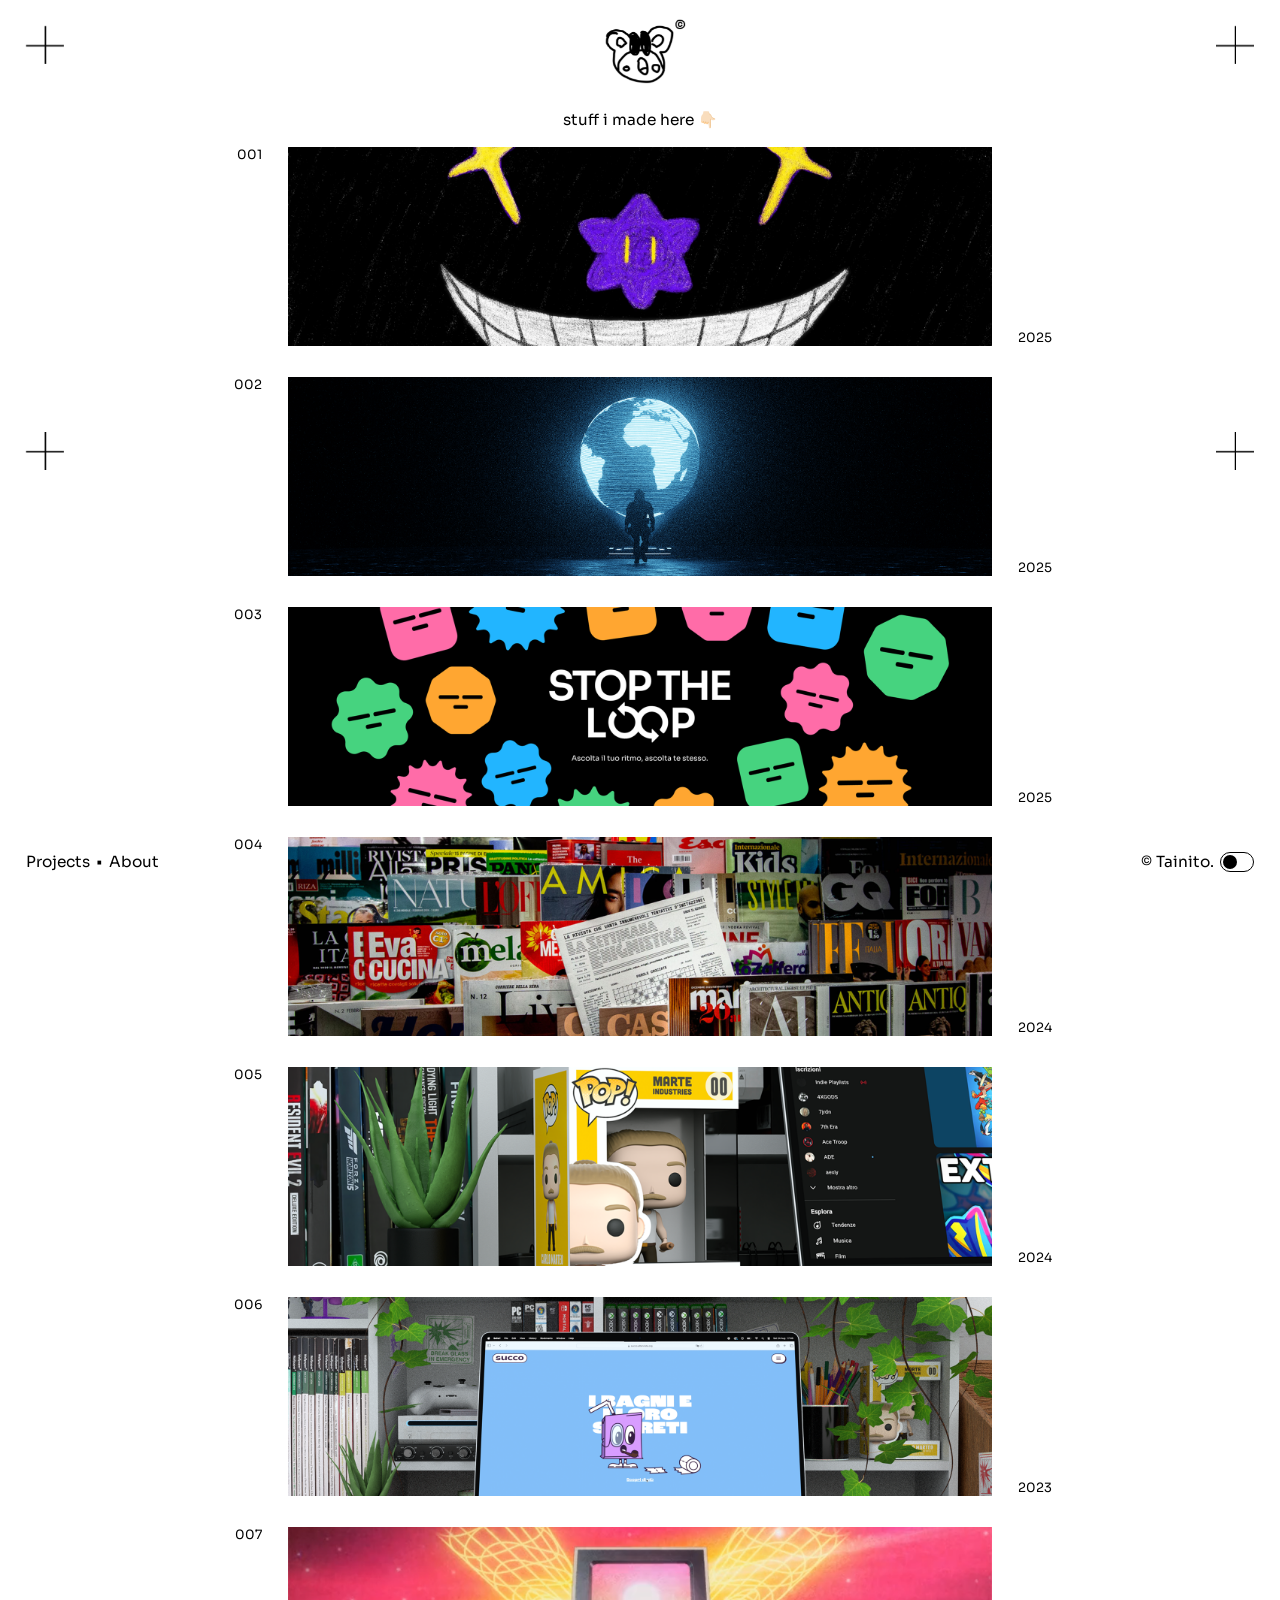
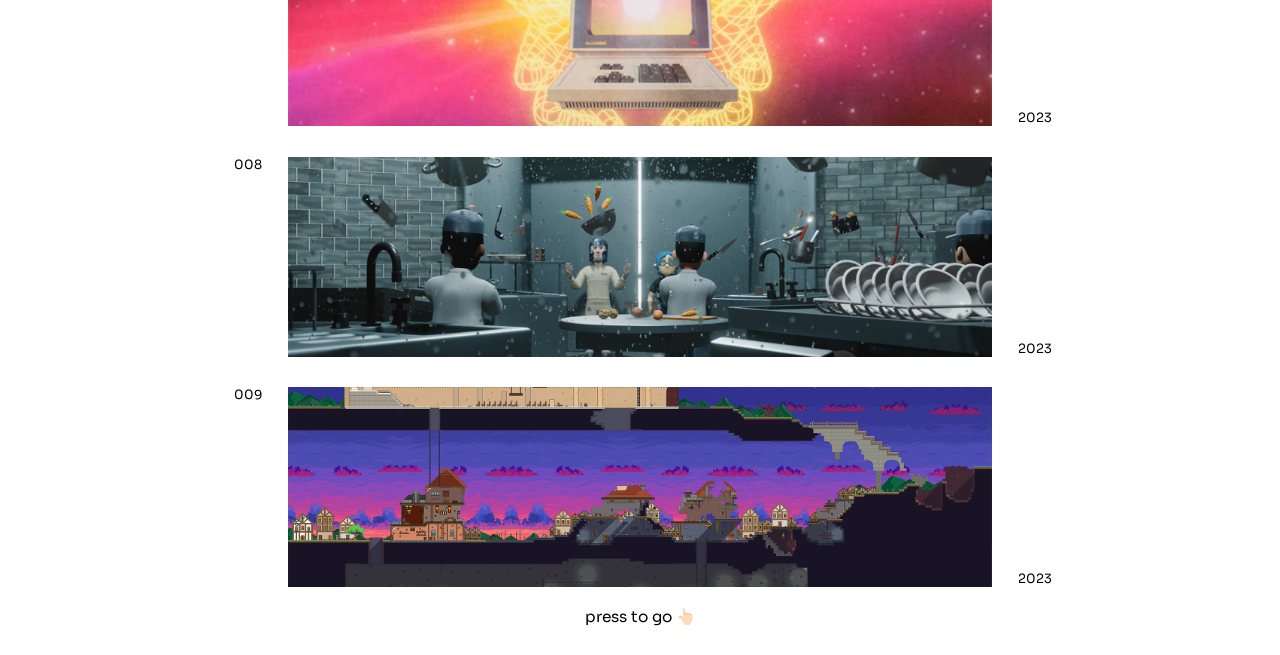
==== commit 38b02dd4: "Update index.html" ====
--- a/index.html
+++ b/index.html
@@ -275,6 +275,7 @@
     document.querySelectorAll('.image-container').forEach(container => {
         container.addEventListener('click', function() {
             const url = this.dataset.url;
+
             if (url) window.location.href = url;
         });
     });
@@ -283,91 +284,112 @@
         history.scrollRestoration = 'manual';
     }
 
-    // Gestione del caricamento iniziale e del ripristino dello scroll dopo il refresh
     window.addEventListener('load', () => {
-        const savedScroll = localStorage.getItem("scrollPosition");
-        if (savedScroll) {
-            window.scrollTo(0, parseInt(savedScroll, 10));
-            localStorage.removeItem("scrollPosition"); // Pulisce la memoria dopo l'uso
-        } else {
-            window.scrollTo(0, 0);
-        }
+        window.scrollTo(0, 0);
     });
 
     const themeToggle = document.getElementById("theme-toggle");
     const themeToggleMobile = document.getElementById("theme-toggle-mobile");
+
     const html = document.documentElement;
+
     const loghino = document.getElementById("loghino");
     const mobileMenu = document.getElementById("mobile-menu");
 
     function applyTheme(isDark) {
+
         html.classList.toggle("dark-mode", isDark);
         html.classList.toggle("light-mode", !isDark);
 
-        const oldMeta = document.querySelector('meta[name="theme-color"]');
-        if (oldMeta) oldMeta.remove();
+        const oldMeta = document.querySelector(
+            'meta[name="theme-color"]'
+        );
 
         const newMeta = document.createElement("meta");
         newMeta.name = "theme-color";
         newMeta.content = isDark ? "#000000" : "#ffffff";
+
+        oldMeta.parentNode.removeChild(oldMeta);
         document.head.appendChild(newMeta);
 
-        const oldAppleMeta = document.querySelector('meta[name="apple-mobile-web-app-status-bar-style"]');
-        if (oldAppleMeta) oldAppleMeta.remove();
-
-        const newAppleMeta = document.createElement("meta");
-        newAppleMeta.name = "apple-mobile-web-app-status-bar-style";
-        newAppleMeta.content = isDark ? "black" : "default";
-        document.head.appendChild(newAppleMeta);
-
-        localStorage.setItem("theme", isDark ? "dark" : "light");
-    }
-
-    // Caricamento iniziale del tema
+        document
+            .querySelector(
+                'meta[name="apple-mobile-web-app-status-bar-style"]'
+            )
+            .setAttribute(
+                "content",
+                isDark ? "black" : "default"
+            );
+
+        localStorage.setItem(
+            "theme",
+            isDark ? "dark" : "light"
+        );
+    }
+
+    // Caricamento iniziale
     const savedTheme = localStorage.getItem("theme");
+
     if (savedTheme) {
+
         applyTheme(savedTheme === "dark");
+
     } else {
-        const prefersDark = window.matchMedia("(prefers-color-scheme: dark)").matches;
+
+        const prefersDark = window.matchMedia(
+            "(prefers-color-scheme: dark)"
+        ).matches;
+
         applyTheme(prefersDark);
     }
 
     if (localStorage.getItem("menuOpen") === "true") {
         mobileMenu.classList.add("open");
         document.body.classList.add("no-scroll");
+
         localStorage.removeItem("menuOpen");
     }
 
     // Aggiorna il tema se cambia quello del sistema operativo
-    window.matchMedia("(prefers-color-scheme: dark)").addEventListener("change", (e) => {
+    window.matchMedia("(prefers-color-scheme: dark)")
+    .addEventListener("change", (e) => {
+
         if (!localStorage.getItem("theme")) {
+
             applyTheme(e.matches);
+
         }
-    });
-
-    // Toggle del tema con REFRESH ottimizzato per mobile
+
+    });
+
+    // Toggle
     function toggleTheme() {
-        const isDark = !html.classList.contains("dark-mode");
+
+        const isDark =
+            !html.classList.contains("dark-mode");
+
         applyTheme(isDark);
 
-        if (window.matchMedia("(max-width: 600px)").matches) {
-            // Salva lo stato del menu mobile
-            localStorage.setItem("menuOpen", mobileMenu.classList.contains("open"));
-            
-            // Salva la posizione attuale dello scroll prima del refresh
-            localStorage.setItem("scrollPosition", window.scrollY);
-
-            // Forza il refresh ricaricando l'URL (sfrutta meglio la cache rispetto a location.reload)
-            window.location.href = window.location.href;
+        if (
+            window.matchMedia("(max-width: 600px)").matches
+        ) {
+
+            localStorage.setItem(
+                "menuOpen",
+                mobileMenu.classList.contains("open")
+            );
+
+            location.reload();
         }
     }
 
     themeToggle?.addEventListener("click", toggleTheme);
-    themeToggleMobile?.addEventListener("click", toggleTheme);
-
-    // Gestione elementi cross (Easter Egg)
+    themeToggleMobile.addEventListener("click", toggleTheme);
+
     const crosses = document.querySelectorAll(".cross-element");
+
     let activeFilter = null;
+
     const filters = {
         "cross-1": "grayscale(1) contrast(1) brightness(0.8) sepia(1) saturate(8) hue-rotate(-40deg)",
         "cross-2": "grayscale(1) contrast(1) brightness(0.8) sepia(1) saturate(8) hue-rotate(160deg)",
@@ -376,7 +398,10 @@
     };
 
     crosses.forEach(cross => {
+
         cross.addEventListener("click", () => {
+
+            // controlla se esiste almeno un broccolo
             if (!document.querySelector(".broccoli")) {
                 alert("Press the logo to unlock this function");
                 return;
@@ -384,35 +409,57 @@
 
             const clickedFilter = filters[cross.id];
 
+            // toggle del filtro
             if (activeFilter === clickedFilter) {
                 activeFilter = null;
+
                 document.querySelectorAll(".broccoli").forEach(broccoli => {
                     broccoli.style.filter = "none";
                 });
+
                 return;
             }
 
             activeFilter = clickedFilter;
+
             document.querySelectorAll(".broccoli").forEach(broccoli => {
                 broccoli.style.filter = activeFilter;
             });
+
         });
-    });
-
-    // Click sul logo
+
+    });
+
     loghino.addEventListener("click", () => {
+
+        // MOBILE
         if (window.matchMedia("(max-width: 600px)").matches){
+
             mobileMenu.classList.toggle("open");
             document.body.classList.toggle("no-scroll");
+
+            localStorage.setItem(
+                "menuOpen",
+                mobileMenu.classList.contains("open")
+            );
+
             return;
         }
 
+        // DESKTOP → broccoli
         const broccoli = document.createElement("div");
+
         broccoli.className = "broccoli";
         broccoli.textContent = "🥦";
-        broccoli.style.left = Math.random() * window.innerWidth + "px";
-        broccoli.style.top = Math.random() * window.innerHeight + "px";
-        broccoli.style.transform = `rotate(${Math.random()*360}deg)`;
+
+        broccoli.style.left =
+            Math.random() * window.innerWidth + "px";
+
+        broccoli.style.top =
+            Math.random() * window.innerHeight + "px";
+
+        broccoli.style.transform =
+            `rotate(${Math.random()*360}deg)`;
 
         if(activeFilter){
             broccoli.style.filter = activeFilter;
@@ -422,10 +469,16 @@
     });
 
     document.querySelectorAll("#mobile-menu a").forEach(link => {
+
         link.addEventListener("click", () => {
+
             mobileMenu.classList.remove("open");
             document.body.classList.remove("no-scroll");
+
+            localStorage.removeItem("menuOpen");
+
         });
+
     });
 </script>
 </html>
--- a/style.css
+++ b/style.css
@@ -0,0 +1,694 @@
+    body{
+        overflow-x: hidden;
+        margin: 0;
+        color: black;
+    }
+
+    body a{
+        color: black;
+    }
+
+    html{
+        scroll-behavior: smooth;
+    }
+
+    .cross-element{
+        position: fixed;
+        z-index: 1000;
+        pointer-events: auto;
+        cursor: pointer;
+        width: 3vw;
+        transition: transform 0.2s ease;
+    }
+
+    .cross-element:hover{
+        animation:
+            spinFast 0.4s ease-out,
+            spinSlow 3s linear infinite 0.4s;
+            transform: scale(1.2);
+    }
+
+    @keyframes spinFast{
+        from{
+            transform: rotate(0deg);
+        }
+        to{
+            transform: rotate(360deg);
+        }
+    }
+
+    @keyframes spinSlow{
+        from{
+            transform: rotate(360deg);
+        }
+        to{
+            transform: rotate(720deg);
+        }
+    }
+
+    #cross-1{
+        top: 2vw;
+        left: 2vw;
+    }
+
+    #cross-2{
+        top: 2vw;
+        right: 2vw;
+    }
+
+    #cross-3{
+        top: 48vh;
+        left: 2vw;
+    }
+
+    #cross-4{
+        top: 48vh;
+        right: 2vw;
+    }
+
+    #header{
+        width: 100%;
+        display: flex;
+        justify-content: center;
+        align-items: center;
+        height: 8vw;
+        position: fixed;
+        top: 0;
+        left: 0;
+        z-index: 1000;
+        pointer-events: none;
+    }
+
+    #sp-container{
+        text-align: center;
+        font-size: 1.2vw;
+        padding-top: 0.6vw;
+        padding-bottom: 0.4vw;
+    }
+
+    #sb-container{
+        text-align: center;
+        font-size: 1.2vw;
+        padding-top: 0.6vw;
+        padding-bottom: 2.3vw;
+    }
+
+    #sb-container a{
+        text-decoration: none;
+    }
+
+    #sb-container a:hover{
+        color: white;
+        background: black;
+    }
+
+    .logo{
+        height: 5vw;
+        pointer-events: auto;
+        background-color: transparent;
+        cursor: pointer;
+    }
+
+    #footer{
+        width: 96vw;
+        display: flex;
+        justify-content: space-between;
+        align-items: center;
+        height: 6vw;
+        position: fixed;
+        bottom: 0;
+        left: 0;
+        z-index: 1000;
+        padding-left: 2vw;
+        padding-right: 2vw;
+
+        pointer-events: none;
+    }
+
+    #footer .nav-content,
+    #footer .nav-content a{
+        pointer-events: auto;
+    }
+
+    .nav-content {
+        display: flex;
+        justify-content: space-between;
+        align-items: center;
+        font-family: 'Sora', sans-serif;
+        font-weight: 400;
+        font-size: 1.2vw;
+    }
+
+    .nav-content a {
+        text-decoration: none;
+    }
+
+    .tab-link {
+        opacity: 1;
+        transition: opacity 0.3s ease;
+        cursor: pointer;
+        text-decoration: none;
+        display: inline-block;
+    }
+
+    .tab-link:hover {
+        transition: 0.1s ease;
+        color: white;
+        background: black;
+        opacity: 1;
+        cursor: pointer;
+    }
+
+    .tab-link,
+    .separator {
+        opacity: 1;
+        transition: opacity 0.3s ease;
+        text-decoration: none;
+        display: inline-block;
+    }
+
+    .separator.active {
+        opacity: 1 !important;
+    }
+
+    .nav-content span {
+        margin: 0 0.5vw;
+    }
+
+    .galimg {
+        object-fit: cover;
+        transition: filter 0.1s ease, opacity 0.1s ease;
+        width: 100%;
+    }
+    
+    .project-infos{
+        display: none;
+    }
+
+    #content {
+        display: flex;
+        grid-gap: 1vw;
+        width: 100%;
+        padding-top: 8vw;
+        flex-direction: column;
+        align-items: center;
+
+        font-family: 'Sora', sans-serif;
+        font-weight: 400;
+        font-size: 1.2vw;
+    }
+
+    #gallery {
+        display: flex;
+        grid-gap: 2.4vw;
+        width: 100%;
+        flex-direction: column;
+        align-items: center;
+    }
+
+    #gallery-mobile {
+        display: none;
+        grid-gap: 2.4vw;
+        width: 100%;
+        flex-direction: column;
+        align-items: center;
+    }
+
+    .project-row{
+        width: 100%;
+        display: flex;
+        justify-content: center;
+        align-items: center;
+        gap: 2vw;
+    }
+
+    .side-text{
+        width: 10vw;
+        font-family: 'Sora', sans-serif;
+        font-size: 1vw;
+    }
+
+    .left-text{
+        text-align: right;
+        display: flex;
+        align-self: flex-start;
+        justify-content: flex-end;
+    }
+
+    .right-text{
+        text-align: left;
+        display: flex;
+        align-self: flex-end;
+        justify-content: flex-start;
+    }
+
+    .image-container {
+        position: relative;
+        overflow: hidden;
+        display: flex;
+        cursor: pointer;
+        width: 55%;
+    }
+
+    .overlay {
+        position: absolute;
+        top: 0;
+        left: 0;
+        width: 100%;
+        height: 100%;
+        display: flex;
+        justify-content: center;
+        align-items: center;
+        background-color: rgba(0, 0, 0, 0.4);
+        opacity: 0;
+        transition: opacity 0.3s ease;
+    }
+
+    .overlay a {
+        color: white;
+        font-size: 1.2vw;
+        font-weight: bold;
+        text-align: center;
+        transform: scale(0.8);
+        opacity: 1;
+        transition: transform 0.4s ease, opacity 0.4s ease;
+    }
+
+    .image-container:hover .galimg {
+        filter: invert();
+        opacity: 1;
+    }
+
+    .broccoli{
+        position: fixed;
+        z-index: 999;
+        pointer-events: none;
+        font-size: 3vw;
+        user-select: none;   
+    }
+
+    html.dark-mode body{
+        background:black;
+        color:white;
+    }
+
+    html.dark-mode body a {
+        color: white;
+    }
+
+    html.dark-mode .tab-link,
+    html.dark-mode .separator,
+    html.dark-mode .side-text,
+    html.dark-mode .project-infos a,
+    html.dark-mode #sb-container a {
+        color: white;
+    }
+
+    html.dark-mode .tab-link:hover{
+        color:black;
+        background:white;
+    }
+
+    html.dark-mode #sb-container a:hover{
+        color:black;
+        background:white;
+    }
+
+    .theme-toggle{
+        display:flex;
+        align-items:center;
+        gap:0.5vw;
+        cursor:pointer;
+        user-select:none;
+    }
+
+    .toggle-track{
+        width:2.5vw;
+        height:1.4vw;
+        border:1.5px solid black;
+        border-radius:100px;
+        position:relative;
+        transition:0.3s;
+        display: flex;
+        align-items: center;
+        margin-left: 0.5vw;
+    }
+
+    .toggle-knob{
+        position:absolute;
+        left:0.15vw;
+        width:1.1vw;
+        height:1.1vw;
+        background:black;
+        border-radius:50%;
+        transition:0.3s;
+    }
+
+    html.dark-mode .toggle-track{
+        border-color:white;
+    }
+
+    html.dark-mode .toggle-knob{
+        background:white;
+        transform:translateX(1.05vw);
+    }
+
+    html.dark-mode .cross-element{
+        filter: invert(1);
+    }
+
+    #mobile-menu{
+        position: fixed;
+        top: 0;
+        left: 0;
+
+        width: 100%;
+        height: 100dvh;
+
+        background: rgba(255,255,255,0.95);
+
+        display: flex;
+        flex-direction: column;
+        justify-content: center;
+        align-items: center;
+
+        gap: 8vw;
+
+        z-index: 999;
+
+        opacity: 0;
+        visibility: hidden;
+
+        transition: 0.3s ease;
+    }
+
+    #mobile-menu a{
+        font-family: 'Sora', sans-serif;
+        font-size: 6vw;
+        text-decoration: none;
+        color: black;
+    }
+
+    #mobile-menu.open{
+        opacity: 1;
+        visibility: visible;
+    }
+
+    body.no-scroll{
+        overflow: hidden;
+    }
+
+    html.dark-mode #mobile-menu{
+        background: rgba(0,0,0,0.95);
+    }
+
+    html.dark-mode #mobile-menu a{
+        color: white;
+    }
+    
+    @media (max-width: 1024px){
+        .cross-element{
+            display: none;
+        }
+
+        #header{
+            height: 20vw;
+        }
+
+        #sb-container{
+            padding-bottom: 10vw;
+        }
+
+        #sb-container a:hover{
+            color: black;
+            background: white;
+        }
+
+        .logo{
+            height: 12vw;
+        }
+
+        #content{
+            padding-top: 24vw;
+            grid-gap: 2.4vw
+        }
+
+        #gallery {
+            display: none;
+            grid-template-columns: repeat(1, 1fr);
+            width: 100%;
+            margin: 0vw;
+            padding:0;
+            gap:2.4vw;
+        }
+
+        #gallery-mobile {
+            display: flex;
+            grid-template-columns: repeat(1, 1fr);
+            width: 100%;
+            margin: 0vw;
+            padding:0;
+            gap:2.4vw;
+        }
+
+        .project-row{
+            flex-direction: column;
+            gap: 1.2vw;
+        }
+        
+        .image-container{
+            width: 75%;
+        }
+
+        .project-infos{
+            display: flex;
+            justify-content: space-between;
+            align-items: center;
+            width: 75%;
+            margin-bottom:1.5vw;
+            margin-top:1.5vw;
+        }
+
+        .project-name{
+            text-align: left;
+        }
+
+        .project-date{
+            text-align: right;
+        }
+
+        .project-infos a{
+            font-size: 2.4vw;
+        }
+
+        .contenuto{
+            width: 100%;
+            padding: 4vw;
+            gap:2.4vw;
+            padding-top: 2vw;
+        }
+
+        .desc-title{
+            font-size: 2.4vw;
+        }
+
+        .paragraph6{
+            width: 95%;
+            margin-bottom:2vw;
+        }
+        
+        .paragraph6 a{
+            font-size: 2.4vw;
+        }
+        
+        .paragraph .title{
+            font-size: 4vw;
+        }
+        
+        .paragraph .scheda-title{
+            font-size:3vw;
+        }
+        
+        .paragraph .scheda-subtitle{
+            font-size:4.2vw;
+        }
+        
+        .credits{
+            width:100%;
+            margin-bottom:3.6vw;
+            margin-top:3vw;
+        }
+        
+        .credits a{
+            font-size: 3.6vw;
+        }
+        
+        .img-dual{
+            grid-template-columns: repeat(1, 1fr);
+            grid-gap: 3.6vw;
+        }
+        
+        .elementor-column-gap-default>.elementor-column>.elementor-element-populated {
+            padding: 0px;
+        }
+
+        #footer{
+            display: none;
+        }
+    }
+    
+    @media (max-width: 600px){
+        .cross-element{
+            display: none;
+        }
+
+        #header{
+            height: 32vw;
+        }
+
+        #sb-container{
+            padding-bottom: 10vw;
+            padding-bottom: 20vw;
+        }
+
+        #sb-container a:hover{
+            color: black;
+            background: white;
+        }
+
+        .logo{
+            height: 20vw;
+        }
+
+        #content{
+            padding-top: 32vw;
+            grid-gap: 3.6vw
+        }
+
+        #gallery {
+            display: none;
+            grid-template-columns: repeat(1, 1fr);
+            width: 100%;
+            margin: 0vw;
+            padding:0;
+            gap:3.6vw;
+        }
+
+        #gallery-mobile {
+            display: flex;
+            grid-template-columns: repeat(1, 1fr);
+            width: 100%;
+            margin: 0vw;
+            padding:0;
+            gap:3.6vw;
+        }
+
+        .project-row{
+            flex-direction: column;
+        }
+        
+        .image-container{
+            width: 95%;
+        }
+
+        .project-infos{
+            display: flex;
+            justify-content: space-between;
+            align-items: center;
+            width: 95%;
+            margin-bottom:1.5vw;
+            margin-top:1.5vw;
+        }
+
+        .project-name{
+            text-align: left;
+        }
+
+        .project-date{
+            text-align: right;
+        }
+
+        .project-infos a{
+            font-size: 3.6vw;
+        }
+
+        .contenuto{
+            width: 100%;
+            padding: 4vw;
+            gap:3.6vw;
+            padding-top: 2vw;
+        }
+
+        .desc-title{
+            font-size: 3.6vw;
+        }
+
+        .paragraph6{
+            width: 95%;
+            margin-bottom:2vw;
+        }
+        
+        .paragraph6 a{
+            font-size: 3.6vw;
+        }
+        
+        .paragraph .title{
+            font-size: 4vw;
+        }
+        
+        .paragraph .scheda-title{
+            font-size:6vw;
+        }
+        
+        .paragraph .scheda-subtitle{
+            font-size:4.2vw;
+        }
+        
+        .credits{
+            width:100%;
+            margin-bottom:3.6vw;
+            margin-top:3vw;
+        }
+        
+        .credits a{
+            font-size: 3.6vw;
+        }
+        
+        .img-dual{
+            grid-template-columns: repeat(1, 1fr);
+            grid-gap: 3.6vw;
+        }
+        
+        .elementor-column-gap-default>.elementor-column>.elementor-element-populated {
+            padding: 0px;
+        }
+
+        #footer{
+            display: none;
+        }
+
+        .nav-content span {
+            margin: 0 2vw;
+        }
+
+        .broccoli{
+            font-size: 8vw;
+        }
+
+        .toggle-track {
+            width: 10vw;
+            height: 5.6vw;
+            border: 2px solid black;
+            margin-left: 0.5vw;
+        }
+
+        .toggle-knob {
+            left: 0.65vw;
+            width: 4.4vw;
+            height: 4.4vw;
+        }
+
+        html.dark-mode .toggle-knob {
+            transform: translateX(4.05vw);
+        }
+    }
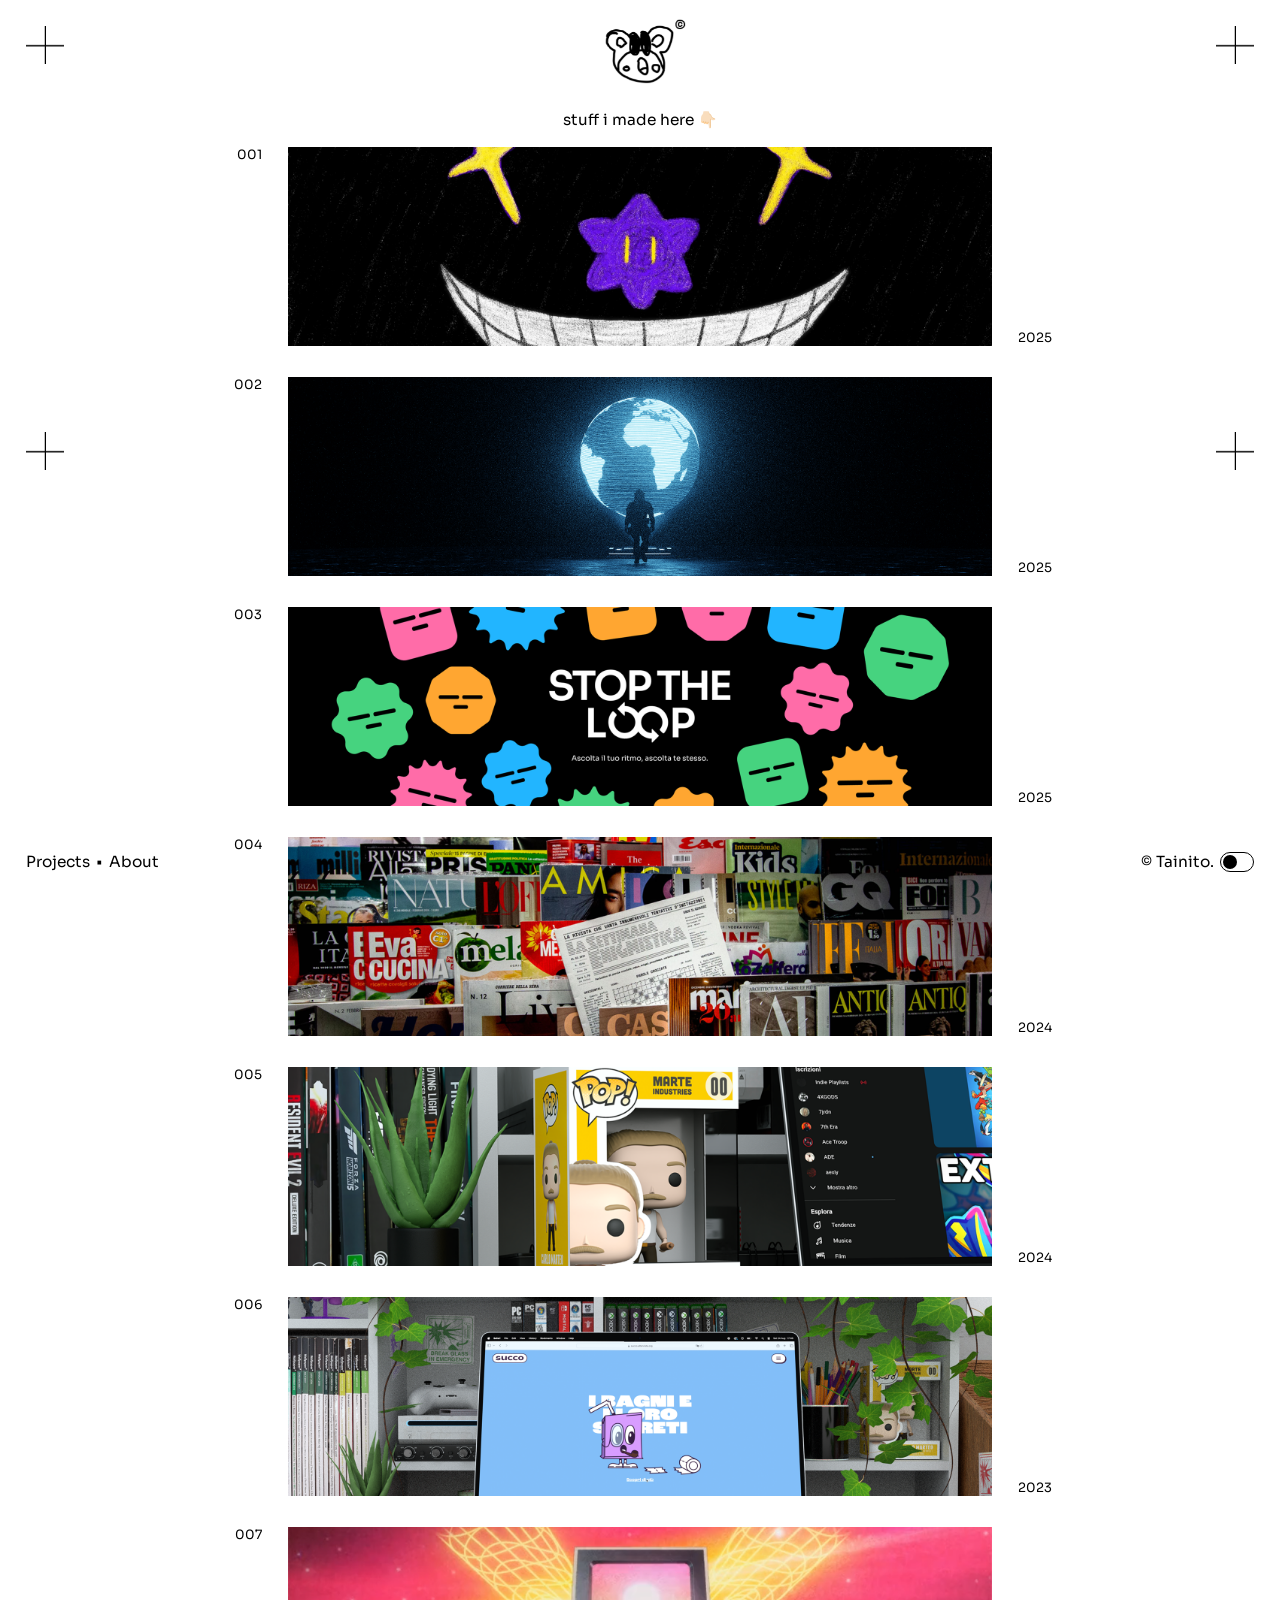
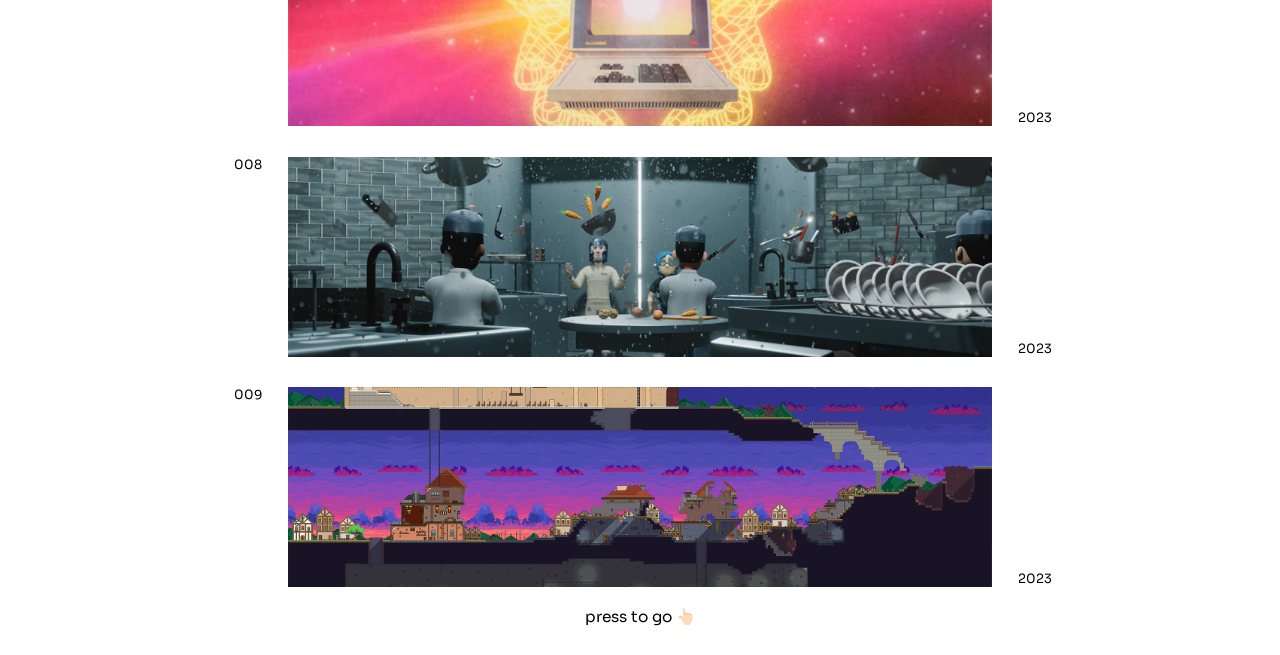
==== commit 9fd71122: "Update index.html" ====
--- a/index.html
+++ b/index.html
@@ -272,124 +272,78 @@
 </body>
 
 <script>
+    // Navigazione progetti al click sulle immagini
     document.querySelectorAll('.image-container').forEach(container => {
         container.addEventListener('click', function() {
             const url = this.dataset.url;
-
             if (url) window.location.href = url;
         });
     });
 
+    // Mantiene lo scroll nativo all'avvio della pagina
     if ('scrollRestoration' in history) {
         history.scrollRestoration = 'manual';
     }
-
     window.addEventListener('load', () => {
         window.scrollTo(0, 0);
     });
 
     const themeToggle = document.getElementById("theme-toggle");
     const themeToggleMobile = document.getElementById("theme-toggle-mobile");
-
     const html = document.documentElement;
-
     const loghino = document.getElementById("loghino");
     const mobileMenu = document.getElementById("mobile-menu");
 
+    // IL NUOVO METODO: Aggiorna l'attributo data-theme e i meta tag al millesimo di secondo
     function applyTheme(isDark) {
-
-        html.classList.toggle("dark-mode", isDark);
-        html.classList.toggle("light-mode", !isDark);
-
-        const oldMeta = document.querySelector(
-            'meta[name="theme-color"]'
-        );
-
-        const newMeta = document.createElement("meta");
-        newMeta.name = "theme-color";
-        newMeta.content = isDark ? "#000000" : "#ffffff";
-
-        oldMeta.parentNode.removeChild(oldMeta);
-        document.head.appendChild(newMeta);
-
-        document
-            .querySelector(
-                'meta[name="apple-mobile-web-app-status-bar-style"]'
-            )
-            .setAttribute(
-                "content",
-                isDark ? "black" : "default"
-            );
-
-        localStorage.setItem(
-            "theme",
-            isDark ? "dark" : "light"
-        );
+        if (isDark) {
+            html.setAttribute("data-theme", "dark");
+        } else {
+            html.removeAttribute("data-theme");
+        }
+
+        // Sincronizza al volo il colore della scheda del browser (senza refresh)
+        const themeColorMeta = document.querySelector('meta[name="theme-color"]');
+        if (themeColorMeta) {
+            themeColorMeta.setAttribute("content", isDark ? "#000000" : "#ffffff");
+        }
+
+        const appleStatusMeta = document.querySelector('meta[name="apple-mobile-web-app-status-bar-style"]');
+        if (appleStatusMeta) {
+            appleStatusMeta.setAttribute("content", isDark ? "black" : "default");
+        }
+
+        localStorage.setItem("theme", isDark ? "dark" : "light");
     }
 
-    // Caricamento iniziale
+    // Caricamento del tema all'avvio del sito
     const savedTheme = localStorage.getItem("theme");
-
     if (savedTheme) {
-
         applyTheme(savedTheme === "dark");
-
     } else {
-
-        const prefersDark = window.matchMedia(
-            "(prefers-color-scheme: dark)"
-        ).matches;
-
+        const prefersDark = window.matchMedia("(prefers-color-scheme: dark)").matches;
         applyTheme(prefersDark);
     }
 
-    if (localStorage.getItem("menuOpen") === "true") {
-        mobileMenu.classList.add("open");
-        document.body.classList.add("no-scroll");
-
-        localStorage.removeItem("menuOpen");
+    // Listener per il cambio tema del sistema operativo
+    window.matchMedia("(prefers-color-scheme: dark)").addEventListener("change", (e) => {
+        if (!localStorage.getItem("theme")) {
+            applyTheme(e.matches);
+        }
+    });
+
+    // Toggle del tema FULMINEO (Rimosso qualsiasi window.location o reload!)
+    function toggleTheme() {
+        const isDark = html.getAttribute("data-theme") !== "dark";
+        applyTheme(isDark);
     }
 
-    // Aggiorna il tema se cambia quello del sistema operativo
-    window.matchMedia("(prefers-color-scheme: dark)")
-    .addEventListener("change", (e) => {
-
-        if (!localStorage.getItem("theme")) {
-
-            applyTheme(e.matches);
-
-        }
-
-    });
-
-    // Toggle
-    function toggleTheme() {
-
-        const isDark =
-            !html.classList.contains("dark-mode");
-
-        applyTheme(isDark);
-
-        if (
-            window.matchMedia("(max-width: 600px)").matches
-        ) {
-
-            localStorage.setItem(
-                "menuOpen",
-                mobileMenu.classList.contains("open")
-            );
-
-            location.reload();
-        }
-    }
-
     themeToggle?.addEventListener("click", toggleTheme);
-    themeToggleMobile.addEventListener("click", toggleTheme);
-
+    themeToggleMobile?.addEventListener("click", toggleTheme);
+
+    // Gestione Croci (Easter egg)
     const crosses = document.querySelectorAll(".cross-element");
-
     let activeFilter = null;
-
     const filters = {
         "cross-1": "grayscale(1) contrast(1) brightness(0.8) sepia(1) saturate(8) hue-rotate(-40deg)",
         "cross-2": "grayscale(1) contrast(1) brightness(0.8) sepia(1) saturate(8) hue-rotate(160deg)",
@@ -398,10 +352,7 @@
     };
 
     crosses.forEach(cross => {
-
         cross.addEventListener("click", () => {
-
-            // controlla se esiste almeno un broccolo
             if (!document.querySelector(".broccoli")) {
                 alert("Press the logo to unlock this function");
                 return;
@@ -409,57 +360,35 @@
 
             const clickedFilter = filters[cross.id];
 
-            // toggle del filtro
             if (activeFilter === clickedFilter) {
                 activeFilter = null;
-
                 document.querySelectorAll(".broccoli").forEach(broccoli => {
                     broccoli.style.filter = "none";
                 });
-
                 return;
             }
 
             activeFilter = clickedFilter;
-
             document.querySelectorAll(".broccoli").forEach(broccoli => {
                 broccoli.style.filter = activeFilter;
             });
-
         });
-
-    });
-
+    });
+
+    // Interazione col logo (Menu mobile o Broccoli desktop)
     loghino.addEventListener("click", () => {
-
-        // MOBILE
         if (window.matchMedia("(max-width: 600px)").matches){
-
             mobileMenu.classList.toggle("open");
             document.body.classList.toggle("no-scroll");
-
-            localStorage.setItem(
-                "menuOpen",
-                mobileMenu.classList.contains("open")
-            );
-
             return;
         }
 
-        // DESKTOP → broccoli
         const broccoli = document.createElement("div");
-
         broccoli.className = "broccoli";
         broccoli.textContent = "🥦";
-
-        broccoli.style.left =
-            Math.random() * window.innerWidth + "px";
-
-        broccoli.style.top =
-            Math.random() * window.innerHeight + "px";
-
-        broccoli.style.transform =
-            `rotate(${Math.random()*360}deg)`;
+        broccoli.style.left = Math.random() * window.innerWidth + "px";
+        broccoli.style.top = Math.random() * window.innerHeight + "px";
+        broccoli.style.transform = `rotate(${Math.random()*360}deg)`;
 
         if(activeFilter){
             broccoli.style.filter = activeFilter;
@@ -468,17 +397,12 @@
         document.body.appendChild(broccoli);
     });
 
+    // Chiusura menu mobile al click sui link
     document.querySelectorAll("#mobile-menu a").forEach(link => {
-
         link.addEventListener("click", () => {
-
             mobileMenu.classList.remove("open");
             document.body.classList.remove("no-scroll");
-
-            localStorage.removeItem("menuOpen");
-
         });
-
     });
 </script>
 </html>
--- a/style.css
+++ b/style.css
@@ -1,694 +1,397 @@
-    body{
-        overflow-x: hidden;
-        margin: 0;
-        color: black;
-    }
-
-    body a{
-        color: black;
-    }
-
-    html{
-        scroll-behavior: smooth;
-    }
-
-    .cross-element{
-        position: fixed;
-        z-index: 1000;
-        pointer-events: auto;
-        cursor: pointer;
-        width: 3vw;
-        transition: transform 0.2s ease;
-    }
-
-    .cross-element:hover{
-        animation:
-            spinFast 0.4s ease-out,
-            spinSlow 3s linear infinite 0.4s;
-            transform: scale(1.2);
-    }
-
-    @keyframes spinFast{
-        from{
-            transform: rotate(0deg);
-        }
-        to{
-            transform: rotate(360deg);
-        }
-    }
-
-    @keyframes spinSlow{
-        from{
-            transform: rotate(360deg);
-        }
-        to{
-            transform: rotate(720deg);
-        }
-    }
-
-    #cross-1{
-        top: 2vw;
-        left: 2vw;
-    }
-
-    #cross-2{
-        top: 2vw;
-        right: 2vw;
-    }
-
-    #cross-3{
-        top: 48vh;
-        left: 2vw;
-    }
-
-    #cross-4{
-        top: 48vh;
-        right: 2vw;
-    }
-
-    #header{
+/* ==========================================================================
+   1. VARIABILI E IMPOSTAZIONI GLOBALI (Il segreto della leggerezza)
+   ========================================================================== */
+:root {
+    --bg-color: #ffffff;
+    --text-color: #000000;
+    --toggle-border: #000000;
+    --toggle-knob: #000000;
+    --menu-mobile-bg: rgba(255, 255, 255, 0.95);
+    --knob-transform: translateX(0);
+    --cross-filter: none;
+}
+
+/* Quando JS assegna data-theme="dark", i colori cambiano istantaneamente */
+[data-theme="dark"] {
+    --bg-color: #000000;
+    --text-color: #ffffff;
+    --toggle-border: #ffffff;
+    --toggle-knob: #ffffff;
+    --menu-mobile-bg: rgba(0, 0, 0, 0.95);
+    --knob-transform: translateX(1.05vw);
+    --cross-filter: invert(1);
+}
+
+@media (max-width: 600px) {
+    [data-theme="dark"] {
+        --knob-transform: translateX(4.05vw);
+    }
+}
+
+html {
+    scroll-behavior: smooth;
+}
+
+body {
+    overflow-x: hidden;
+    margin: 0;
+    background-color: var(--bg-color);
+    color: var(--text-color);
+}
+
+body.no-scroll {
+    overflow: hidden;
+}
+
+a {
+    color: var(--text-color);
+    text-decoration: none;
+}
+
+/* ==========================================================================
+   2. ELEMENTI ANIMATI & EASTER EGGS
+   ========================================================================== */
+.cross-element {
+    position: fixed;
+    z-index: 1000;
+    pointer-events: auto;
+    cursor: pointer;
+    width: 3vw;
+    filter: var(--cross-filter);
+    transition: transform 0.2s ease;
+    will-change: transform;
+}
+
+.cross-element:hover {
+    animation: spinFast 0.4s ease-out, spinSlow 3s linear infinite 0.4s;
+    transform: scale(1.2);
+}
+
+@keyframes spinFast {
+    from { transform: rotate(0deg); }
+    to { transform: rotate(360deg); }
+}
+
+@keyframes spinSlow {
+    from { transform: rotate(360deg); }
+    to { transform: rotate(720deg); }
+}
+
+#cross-1 { top: 2vw; left: 2vw; }
+#cross-2 { top: 2vw; right: 2vw; }
+#cross-3 { top: 48vh; left: 2vw; }
+#cross-4 { top: 48vh; right: 2vw; }
+
+.broccoli {
+    position: fixed;
+    z-index: 999;
+    pointer-events: none;
+    font-size: 3vw;
+    user-select: none;
+    will-change: transform;
+}
+
+/* ==========================================================================
+   3. STRUTTURA E LAYOUT DESKTOP
+   ========================================================================== */
+#header {
+    width: 100%;
+    display: flex;
+    justify-content: center;
+    align-items: center;
+    height: 8vw;
+    position: fixed;
+    top: 0;
+    left: 0;
+    z-index: 1000;
+    pointer-events: none;
+}
+
+.logo {
+    height: 5vw;
+    pointer-events: auto;
+    background-color: transparent;
+    cursor: pointer;
+}
+
+#content {
+    display: flex;
+    grid-gap: 1vw;
+    width: 100%;
+    padding-top: 8vw;
+    flex-direction: column;
+    align-items: center;
+    font-family: 'Sora', sans-serif;
+    font-weight: 400;
+    font-size: 1.2vw;
+}
+
+#sp-container, #sb-container {
+    text-align: center;
+    font-size: 1.2vw;
+    padding-top: 0.6vw;
+}
+
+#sp-container { padding-bottom: 0.4vw; }
+#sb-container { padding-bottom: 2.3vw; }
+
+#sb-container a:hover, .tab-link:hover {
+    color: var(--bg-color);
+    background: var(--text-color);
+}
+
+#gallery {
+    display: flex;
+    grid-gap: 2.4vw;
+    width: 100%;
+    flex-direction: column;
+    align-items: center;
+}
+
+.project-row {
+    width: 100%;
+    display: flex;
+    justify-content: center;
+    align-items: center;
+    gap: 2vw;
+}
+
+.side-text {
+    width: 10vw;
+    font-family: 'Sora', sans-serif;
+    font-size: 1vw;
+}
+
+.left-text {
+    text-align: right;
+    display: flex;
+    align-self: flex-start;
+    justify-content: flex-end;
+}
+
+.right-text {
+    text-align: left;
+    display: flex;
+    align-self: flex-end;
+    justify-content: flex-start;
+}
+
+.image-container {
+    position: relative;
+    overflow: hidden;
+    display: flex;
+    cursor: pointer;
+    width: 55%;
+}
+
+.galimg {
+    object-fit: cover;
+    transition: filter 0.1s ease, opacity 0.1s ease;
+    width: 100%;
+}
+
+.image-container:hover .galimg {
+    filter: invert();
+    opacity: 1;
+}
+
+.overlay {
+    position: absolute;
+    top: 0;
+    left: 0;
+    width: 100%;
+    height: 100%;
+    display: flex;
+    justify-content: center;
+    align-items: center;
+    background-color: rgba(0, 0, 0, 0.4);
+    opacity: 0;
+    transition: opacity 0.3s ease;
+}
+
+.overlay a {
+    color: white;
+    font-size: 1.2vw;
+    font-weight: bold;
+    text-align: center;
+    transform: scale(0.8);
+    transition: transform 0.4s ease, opacity 0.4s ease;
+}
+
+#gallery-mobile, .project-infos {
+    display: none;
+}
+
+#footer {
+    width: 96vw;
+    display: flex;
+    justify-content: space-between;
+    align-items: center;
+    height: 6vw;
+    position: fixed;
+    bottom: 0;
+    left: 0;
+    z-index: 1000;
+    padding-left: 2vw;
+    padding-right: 2vw;
+    pointer-events: none;
+}
+
+#footer .nav-content, #footer .nav-content a {
+    pointer-events: auto;
+}
+
+.nav-content {
+    display: flex;
+    justify-content: space-between;
+    align-items: center;
+    font-family: 'Sora', sans-serif;
+    font-weight: 400;
+    font-size: 1.2vw;
+}
+
+.tab-link, .separator {
+    opacity: 1;
+    transition: opacity 0.3s ease;
+    display: inline-block;
+}
+
+.separator.active {
+    opacity: 1 !important;
+}
+
+.nav-content span {
+    margin: 0 0.5vw;
+}
+
+.theme-toggle {
+    display: flex;
+    align-items: center;
+    gap: 0.5vw;
+    cursor: pointer;
+    user-select: none;
+}
+
+.toggle-track {
+    width: 2.5vw;
+    height: 1.4vw;
+    border: 1.5px solid var(--toggle-border);
+    border-radius: 100px;
+    position: relative;
+    transition: border-color 0.3s;
+    display: flex;
+    align-items: center;
+    margin-left: 0.5vw;
+}
+
+.toggle-knob {
+    position: absolute;
+    left: 0.15vw;
+    width: 1.1vw;
+    height: 1.1vw;
+    background: var(--toggle-knob);
+    border-radius: 50%;
+    transform: var(--knob-transform);
+    transition: transform 0.3s, background-color 0.3s;
+}
+
+/* ==========================================================================
+   4. MENU MOBILE OVERLAY
+   ========================================================================== */
+#mobile-menu {
+    position: fixed;
+    top: 0;
+    left: 0;
+    width: 100%;
+    height: 100dvh;
+    background: var(--menu-mobile-bg);
+    display: flex;
+    flex-direction: column;
+    justify-content: center;
+    align-items: center;
+    gap: 8vw;
+    z-index: 999;
+    opacity: 0;
+    visibility: hidden;
+    transition: opacity 0.3s ease, visibility 0.3s ease;
+}
+
+#mobile-menu a {
+    font-family: 'Sora', sans-serif;
+    font-size: 6vw;
+    color: var(--text-color);
+}
+
+#mobile-menu.open {
+    opacity: 1;
+    visibility: visible;
+}
+
+/* ==========================================================================
+   5. RESPONSIVE MEDIA QUERIES
+   ========================================================================== */
+@media (max-width: 1024px) {
+    .cross-element { display: none; }
+    #header { height: 20vw; }
+    .logo { height: 12vw; }
+    #sb-container { padding-bottom: 10vw; }
+    #content { padding-top: 24vw; grid-gap: 2.4vw; }
+    
+    #gallery { display: none; }
+    #gallery-mobile {
+        display: flex;
+        grid-template-columns: repeat(1, 1fr);
         width: 100%;
-        display: flex;
-        justify-content: center;
+        padding: 0;
+        gap: 2.4vw;
+        flex-direction: column;
         align-items: center;
-        height: 8vw;
-        position: fixed;
-        top: 0;
-        left: 0;
-        z-index: 1000;
-        pointer-events: none;
-    }
-
-    #sp-container{
-        text-align: center;
-        font-size: 1.2vw;
-        padding-top: 0.6vw;
-        padding-bottom: 0.4vw;
-    }
-
-    #sb-container{
-        text-align: center;
-        font-size: 1.2vw;
-        padding-top: 0.6vw;
-        padding-bottom: 2.3vw;
-    }
-
-    #sb-container a{
-        text-decoration: none;
-    }
-
-    #sb-container a:hover{
-        color: white;
-        background: black;
-    }
-
-    .logo{
-        height: 5vw;
-        pointer-events: auto;
-        background-color: transparent;
-        cursor: pointer;
-    }
-
-    #footer{
-        width: 96vw;
+    }
+
+    .project-row { flex-direction: column; gap: 1.2vw; }
+    .image-container, .project-infos { width: 75%; }
+    
+    .project-infos {
         display: flex;
         justify-content: space-between;
         align-items: center;
-        height: 6vw;
-        position: fixed;
-        bottom: 0;
-        left: 0;
-        z-index: 1000;
-        padding-left: 2vw;
-        padding-right: 2vw;
-
-        pointer-events: none;
-    }
-
-    #footer .nav-content,
-    #footer .nav-content a{
-        pointer-events: auto;
-    }
-
-    .nav-content {
-        display: flex;
-        justify-content: space-between;
-        align-items: center;
-        font-family: 'Sora', sans-serif;
-        font-weight: 400;
-        font-size: 1.2vw;
-    }
-
-    .nav-content a {
-        text-decoration: none;
-    }
-
-    .tab-link {
-        opacity: 1;
-        transition: opacity 0.3s ease;
-        cursor: pointer;
-        text-decoration: none;
-        display: inline-block;
-    }
-
-    .tab-link:hover {
-        transition: 0.1s ease;
-        color: white;
-        background: black;
-        opacity: 1;
-        cursor: pointer;
-    }
-
-    .tab-link,
-    .separator {
-        opacity: 1;
-        transition: opacity 0.3s ease;
-        text-decoration: none;
-        display: inline-block;
-    }
-
-    .separator.active {
-        opacity: 1 !important;
-    }
-
-    .nav-content span {
-        margin: 0 0.5vw;
-    }
-
-    .galimg {
-        object-fit: cover;
-        transition: filter 0.1s ease, opacity 0.1s ease;
-        width: 100%;
-    }
-    
-    .project-infos{
-        display: none;
-    }
-
-    #content {
-        display: flex;
-        grid-gap: 1vw;
-        width: 100%;
-        padding-top: 8vw;
-        flex-direction: column;
-        align-items: center;
-
-        font-family: 'Sora', sans-serif;
-        font-weight: 400;
-        font-size: 1.2vw;
-    }
-
-    #gallery {
-        display: flex;
-        grid-gap: 2.4vw;
-        width: 100%;
-        flex-direction: column;
-        align-items: center;
-    }
-
-    #gallery-mobile {
-        display: none;
-        grid-gap: 2.4vw;
-        width: 100%;
-        flex-direction: column;
-        align-items: center;
-    }
-
-    .project-row{
-        width: 100%;
-        display: flex;
-        justify-content: center;
-        align-items: center;
-        gap: 2vw;
-    }
-
-    .side-text{
+        margin: 1.5vw 0;
+    }
+    .project-name { text-align: left; }
+    .project-date { text-align: right; }
+    .project-infos a { font-size: 2.4vw; }
+    
+    .paragraph .title { font-size: 4vw; }
+    .paragraph .scheda-title { font-size: 3vw; }
+    .paragraph .scheda-subtitle { font-size: 4.2vw; }
+    
+    #footer { display: none; }
+}
+
+@media (max-width: 600px) {
+    #header { height: 32vw; }
+    .logo { height: 20vw; }
+    #sb-container { padding-bottom: 20vw; }
+    #content { padding-top: 32vw; grid-gap: 3.6vw; }
+    
+    #gallery-mobile { gap: 3.6vw; }
+    .project-row { flex-direction: column; }
+    .image-container, .project-infos { width: 95%; }
+    
+    .project-infos a { font-size: 3.6vw; }
+    .paragraph .scheda-title { font-size: 6vw; }
+    
+    .nav-content span { margin: 0 2vw; }
+    .broccoli { font-size: 8vw; }
+
+    .toggle-track {
         width: 10vw;
-        font-family: 'Sora', sans-serif;
-        font-size: 1vw;
-    }
-
-    .left-text{
-        text-align: right;
-        display: flex;
-        align-self: flex-start;
-        justify-content: flex-end;
-    }
-
-    .right-text{
-        text-align: left;
-        display: flex;
-        align-self: flex-end;
-        justify-content: flex-start;
-    }
-
-    .image-container {
-        position: relative;
-        overflow: hidden;
-        display: flex;
-        cursor: pointer;
-        width: 55%;
-    }
-
-    .overlay {
-        position: absolute;
-        top: 0;
-        left: 0;
-        width: 100%;
-        height: 100%;
-        display: flex;
-        justify-content: center;
-        align-items: center;
-        background-color: rgba(0, 0, 0, 0.4);
-        opacity: 0;
-        transition: opacity 0.3s ease;
-    }
-
-    .overlay a {
-        color: white;
-        font-size: 1.2vw;
-        font-weight: bold;
-        text-align: center;
-        transform: scale(0.8);
-        opacity: 1;
-        transition: transform 0.4s ease, opacity 0.4s ease;
-    }
-
-    .image-container:hover .galimg {
-        filter: invert();
-        opacity: 1;
-    }
-
-    .broccoli{
-        position: fixed;
-        z-index: 999;
-        pointer-events: none;
-        font-size: 3vw;
-        user-select: none;   
-    }
-
-    html.dark-mode body{
-        background:black;
-        color:white;
-    }
-
-    html.dark-mode body a {
-        color: white;
-    }
-
-    html.dark-mode .tab-link,
-    html.dark-mode .separator,
-    html.dark-mode .side-text,
-    html.dark-mode .project-infos a,
-    html.dark-mode #sb-container a {
-        color: white;
-    }
-
-    html.dark-mode .tab-link:hover{
-        color:black;
-        background:white;
-    }
-
-    html.dark-mode #sb-container a:hover{
-        color:black;
-        background:white;
-    }
-
-    .theme-toggle{
-        display:flex;
-        align-items:center;
-        gap:0.5vw;
-        cursor:pointer;
-        user-select:none;
-    }
-
-    .toggle-track{
-        width:2.5vw;
-        height:1.4vw;
-        border:1.5px solid black;
-        border-radius:100px;
-        position:relative;
-        transition:0.3s;
-        display: flex;
-        align-items: center;
-        margin-left: 0.5vw;
-    }
-
-    .toggle-knob{
-        position:absolute;
-        left:0.15vw;
-        width:1.1vw;
-        height:1.1vw;
-        background:black;
-        border-radius:50%;
-        transition:0.3s;
-    }
-
-    html.dark-mode .toggle-track{
-        border-color:white;
-    }
-
-    html.dark-mode .toggle-knob{
-        background:white;
-        transform:translateX(1.05vw);
-    }
-
-    html.dark-mode .cross-element{
-        filter: invert(1);
-    }
-
-    #mobile-menu{
-        position: fixed;
-        top: 0;
-        left: 0;
-
-        width: 100%;
-        height: 100dvh;
-
-        background: rgba(255,255,255,0.95);
-
-        display: flex;
-        flex-direction: column;
-        justify-content: center;
-        align-items: center;
-
-        gap: 8vw;
-
-        z-index: 999;
-
-        opacity: 0;
-        visibility: hidden;
-
-        transition: 0.3s ease;
-    }
-
-    #mobile-menu a{
-        font-family: 'Sora', sans-serif;
-        font-size: 6vw;
-        text-decoration: none;
-        color: black;
-    }
-
-    #mobile-menu.open{
-        opacity: 1;
-        visibility: visible;
-    }
-
-    body.no-scroll{
-        overflow: hidden;
-    }
-
-    html.dark-mode #mobile-menu{
-        background: rgba(0,0,0,0.95);
-    }
-
-    html.dark-mode #mobile-menu a{
-        color: white;
-    }
-    
-    @media (max-width: 1024px){
-        .cross-element{
-            display: none;
-        }
-
-        #header{
-            height: 20vw;
-        }
-
-        #sb-container{
-            padding-bottom: 10vw;
-        }
-
-        #sb-container a:hover{
-            color: black;
-            background: white;
-        }
-
-        .logo{
-            height: 12vw;
-        }
-
-        #content{
-            padding-top: 24vw;
-            grid-gap: 2.4vw
-        }
-
-        #gallery {
-            display: none;
-            grid-template-columns: repeat(1, 1fr);
-            width: 100%;
-            margin: 0vw;
-            padding:0;
-            gap:2.4vw;
-        }
-
-        #gallery-mobile {
-            display: flex;
-            grid-template-columns: repeat(1, 1fr);
-            width: 100%;
-            margin: 0vw;
-            padding:0;
-            gap:2.4vw;
-        }
-
-        .project-row{
-            flex-direction: column;
-            gap: 1.2vw;
-        }
-        
-        .image-container{
-            width: 75%;
-        }
-
-        .project-infos{
-            display: flex;
-            justify-content: space-between;
-            align-items: center;
-            width: 75%;
-            margin-bottom:1.5vw;
-            margin-top:1.5vw;
-        }
-
-        .project-name{
-            text-align: left;
-        }
-
-        .project-date{
-            text-align: right;
-        }
-
-        .project-infos a{
-            font-size: 2.4vw;
-        }
-
-        .contenuto{
-            width: 100%;
-            padding: 4vw;
-            gap:2.4vw;
-            padding-top: 2vw;
-        }
-
-        .desc-title{
-            font-size: 2.4vw;
-        }
-
-        .paragraph6{
-            width: 95%;
-            margin-bottom:2vw;
-        }
-        
-        .paragraph6 a{
-            font-size: 2.4vw;
-        }
-        
-        .paragraph .title{
-            font-size: 4vw;
-        }
-        
-        .paragraph .scheda-title{
-            font-size:3vw;
-        }
-        
-        .paragraph .scheda-subtitle{
-            font-size:4.2vw;
-        }
-        
-        .credits{
-            width:100%;
-            margin-bottom:3.6vw;
-            margin-top:3vw;
-        }
-        
-        .credits a{
-            font-size: 3.6vw;
-        }
-        
-        .img-dual{
-            grid-template-columns: repeat(1, 1fr);
-            grid-gap: 3.6vw;
-        }
-        
-        .elementor-column-gap-default>.elementor-column>.elementor-element-populated {
-            padding: 0px;
-        }
-
-        #footer{
-            display: none;
-        }
-    }
-    
-    @media (max-width: 600px){
-        .cross-element{
-            display: none;
-        }
-
-        #header{
-            height: 32vw;
-        }
-
-        #sb-container{
-            padding-bottom: 10vw;
-            padding-bottom: 20vw;
-        }
-
-        #sb-container a:hover{
-            color: black;
-            background: white;
-        }
-
-        .logo{
-            height: 20vw;
-        }
-
-        #content{
-            padding-top: 32vw;
-            grid-gap: 3.6vw
-        }
-
-        #gallery {
-            display: none;
-            grid-template-columns: repeat(1, 1fr);
-            width: 100%;
-            margin: 0vw;
-            padding:0;
-            gap:3.6vw;
-        }
-
-        #gallery-mobile {
-            display: flex;
-            grid-template-columns: repeat(1, 1fr);
-            width: 100%;
-            margin: 0vw;
-            padding:0;
-            gap:3.6vw;
-        }
-
-        .project-row{
-            flex-direction: column;
-        }
-        
-        .image-container{
-            width: 95%;
-        }
-
-        .project-infos{
-            display: flex;
-            justify-content: space-between;
-            align-items: center;
-            width: 95%;
-            margin-bottom:1.5vw;
-            margin-top:1.5vw;
-        }
-
-        .project-name{
-            text-align: left;
-        }
-
-        .project-date{
-            text-align: right;
-        }
-
-        .project-infos a{
-            font-size: 3.6vw;
-        }
-
-        .contenuto{
-            width: 100%;
-            padding: 4vw;
-            gap:3.6vw;
-            padding-top: 2vw;
-        }
-
-        .desc-title{
-            font-size: 3.6vw;
-        }
-
-        .paragraph6{
-            width: 95%;
-            margin-bottom:2vw;
-        }
-        
-        .paragraph6 a{
-            font-size: 3.6vw;
-        }
-        
-        .paragraph .title{
-            font-size: 4vw;
-        }
-        
-        .paragraph .scheda-title{
-            font-size:6vw;
-        }
-        
-        .paragraph .scheda-subtitle{
-            font-size:4.2vw;
-        }
-        
-        .credits{
-            width:100%;
-            margin-bottom:3.6vw;
-            margin-top:3vw;
-        }
-        
-        .credits a{
-            font-size: 3.6vw;
-        }
-        
-        .img-dual{
-            grid-template-columns: repeat(1, 1fr);
-            grid-gap: 3.6vw;
-        }
-        
-        .elementor-column-gap-default>.elementor-column>.elementor-element-populated {
-            padding: 0px;
-        }
-
-        #footer{
-            display: none;
-        }
-
-        .nav-content span {
-            margin: 0 2vw;
-        }
-
-        .broccoli{
-            font-size: 8vw;
-        }
-
-        .toggle-track {
-            width: 10vw;
-            height: 5.6vw;
-            border: 2px solid black;
-            margin-left: 0.5vw;
-        }
-
-        .toggle-knob {
-            left: 0.65vw;
-            width: 4.4vw;
-            height: 4.4vw;
-        }
-
-        html.dark-mode .toggle-knob {
-            transform: translateX(4.05vw);
-        }
-    }+        height: 5.6vw;
+        border-width: 2px;
+    }
+    .toggle-knob {
+        left: 0.65vw;
+        width: 4.4vw;
+        height: 4.4vw;
+    }
+}
